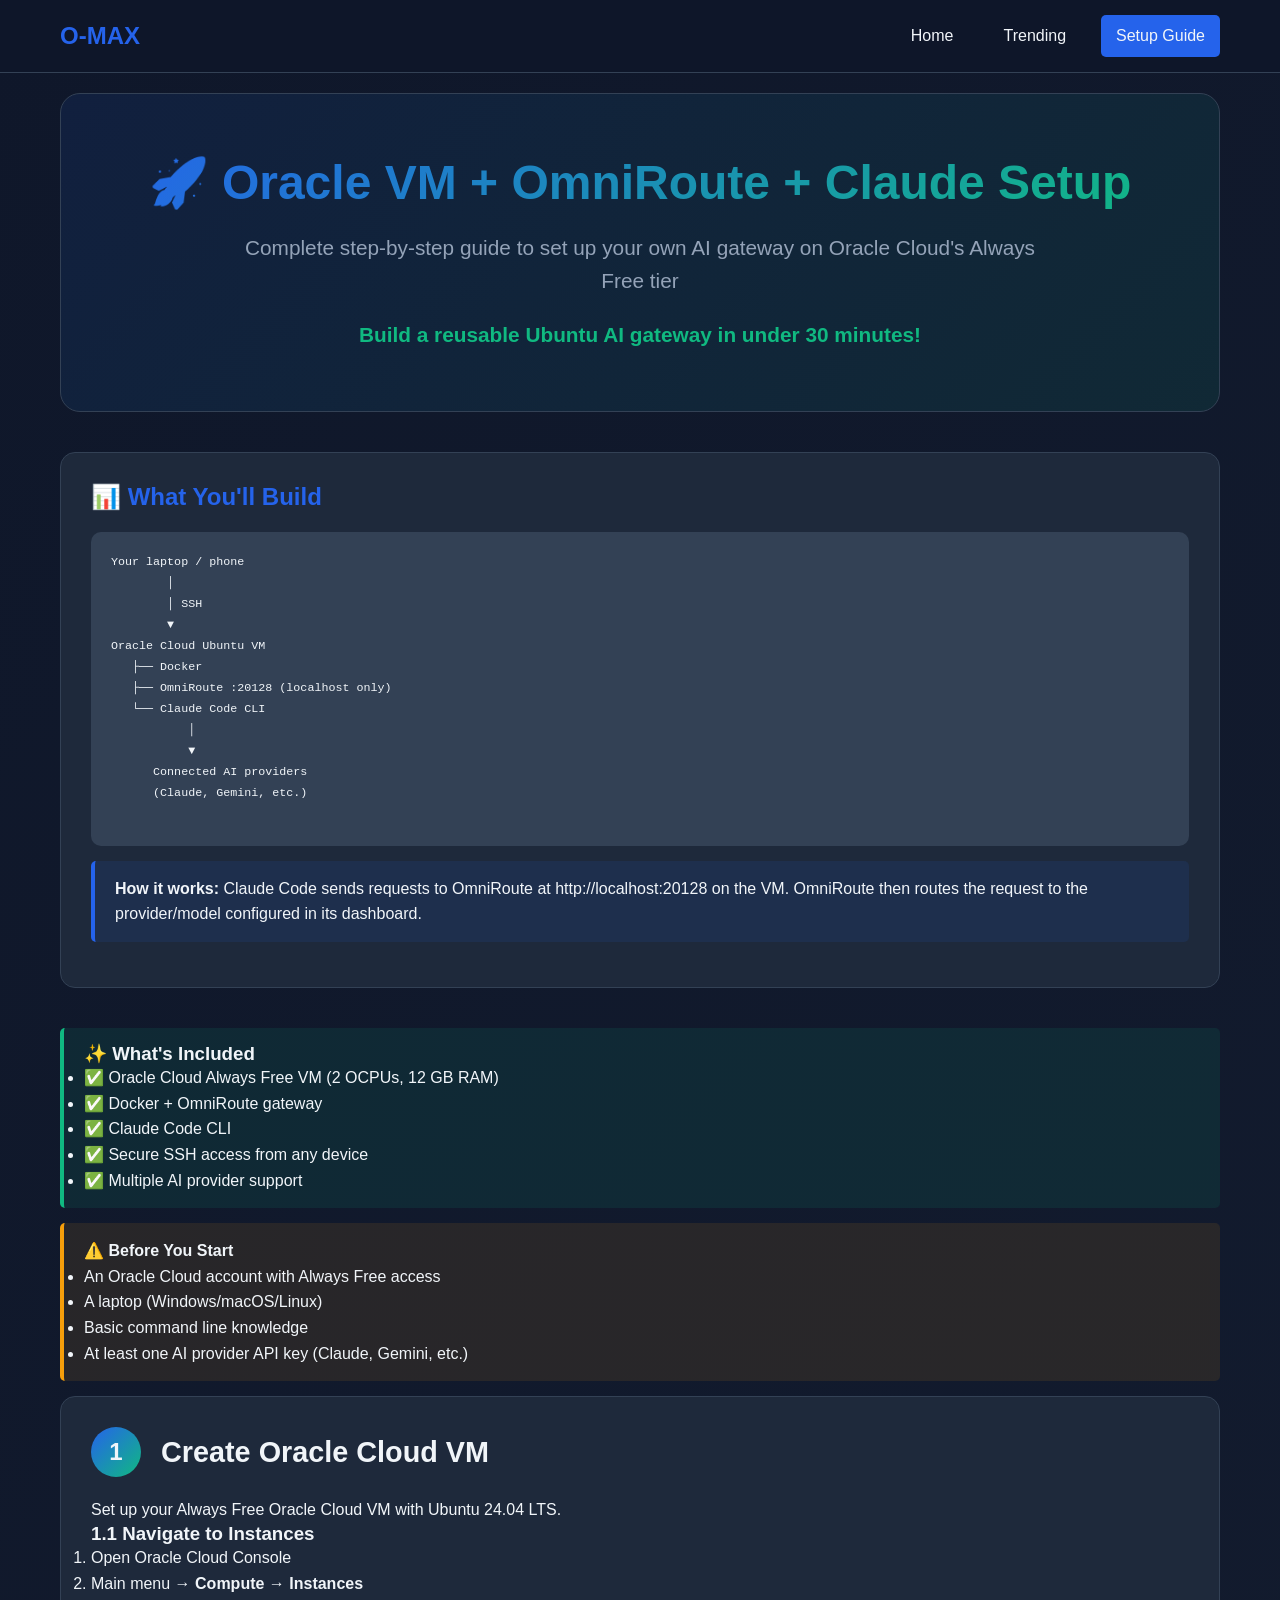
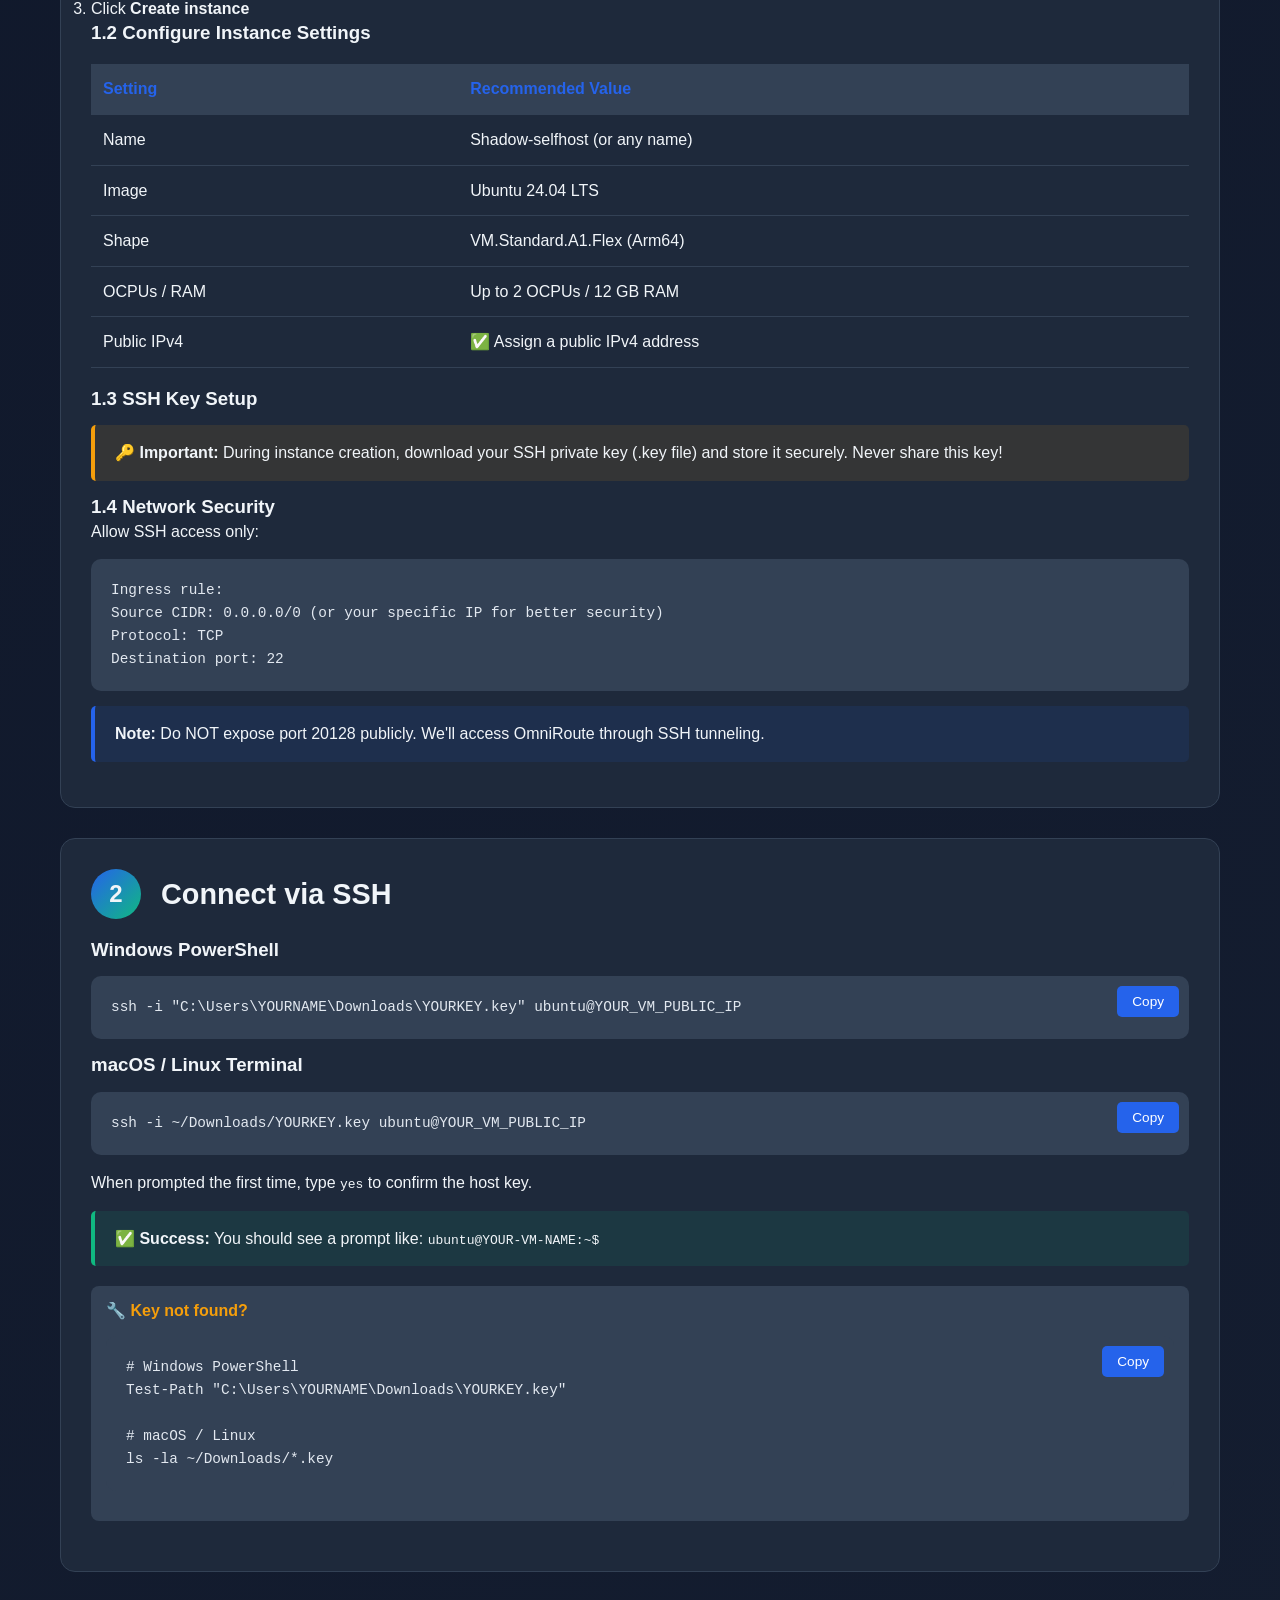
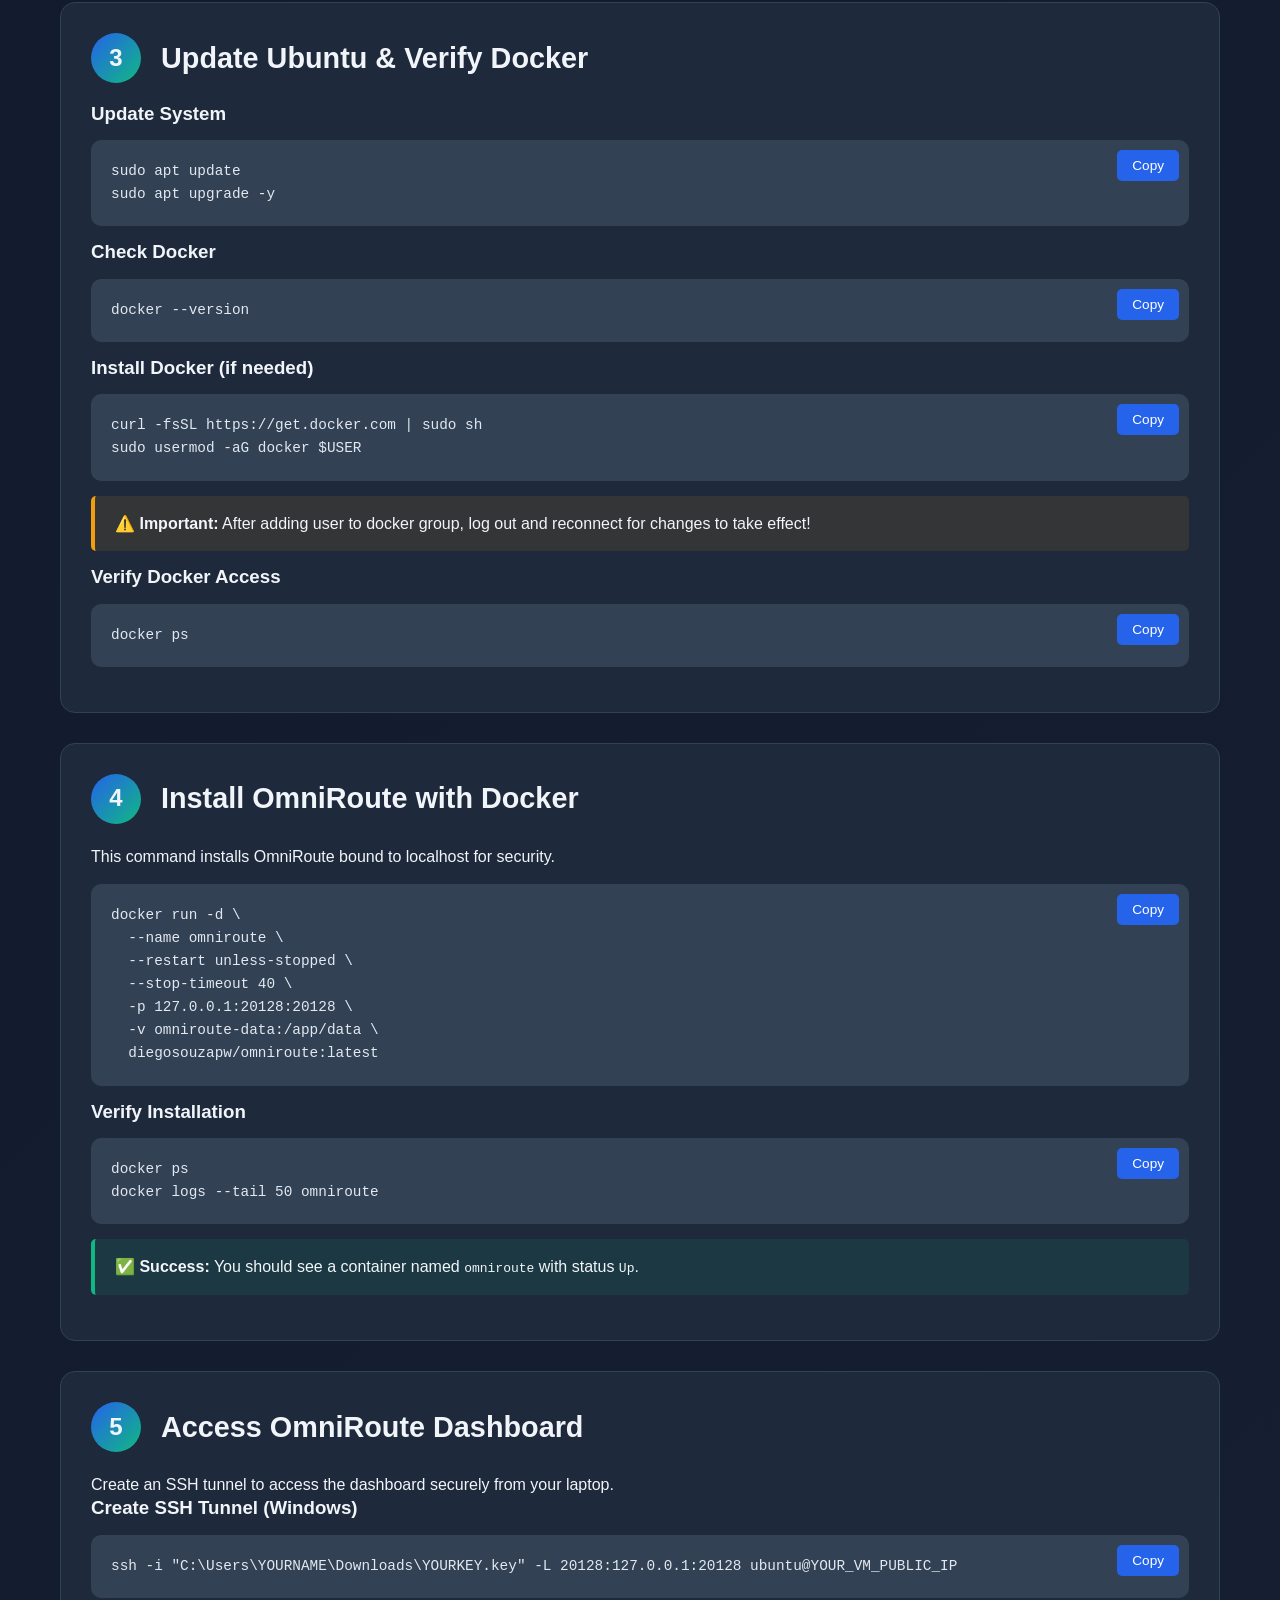
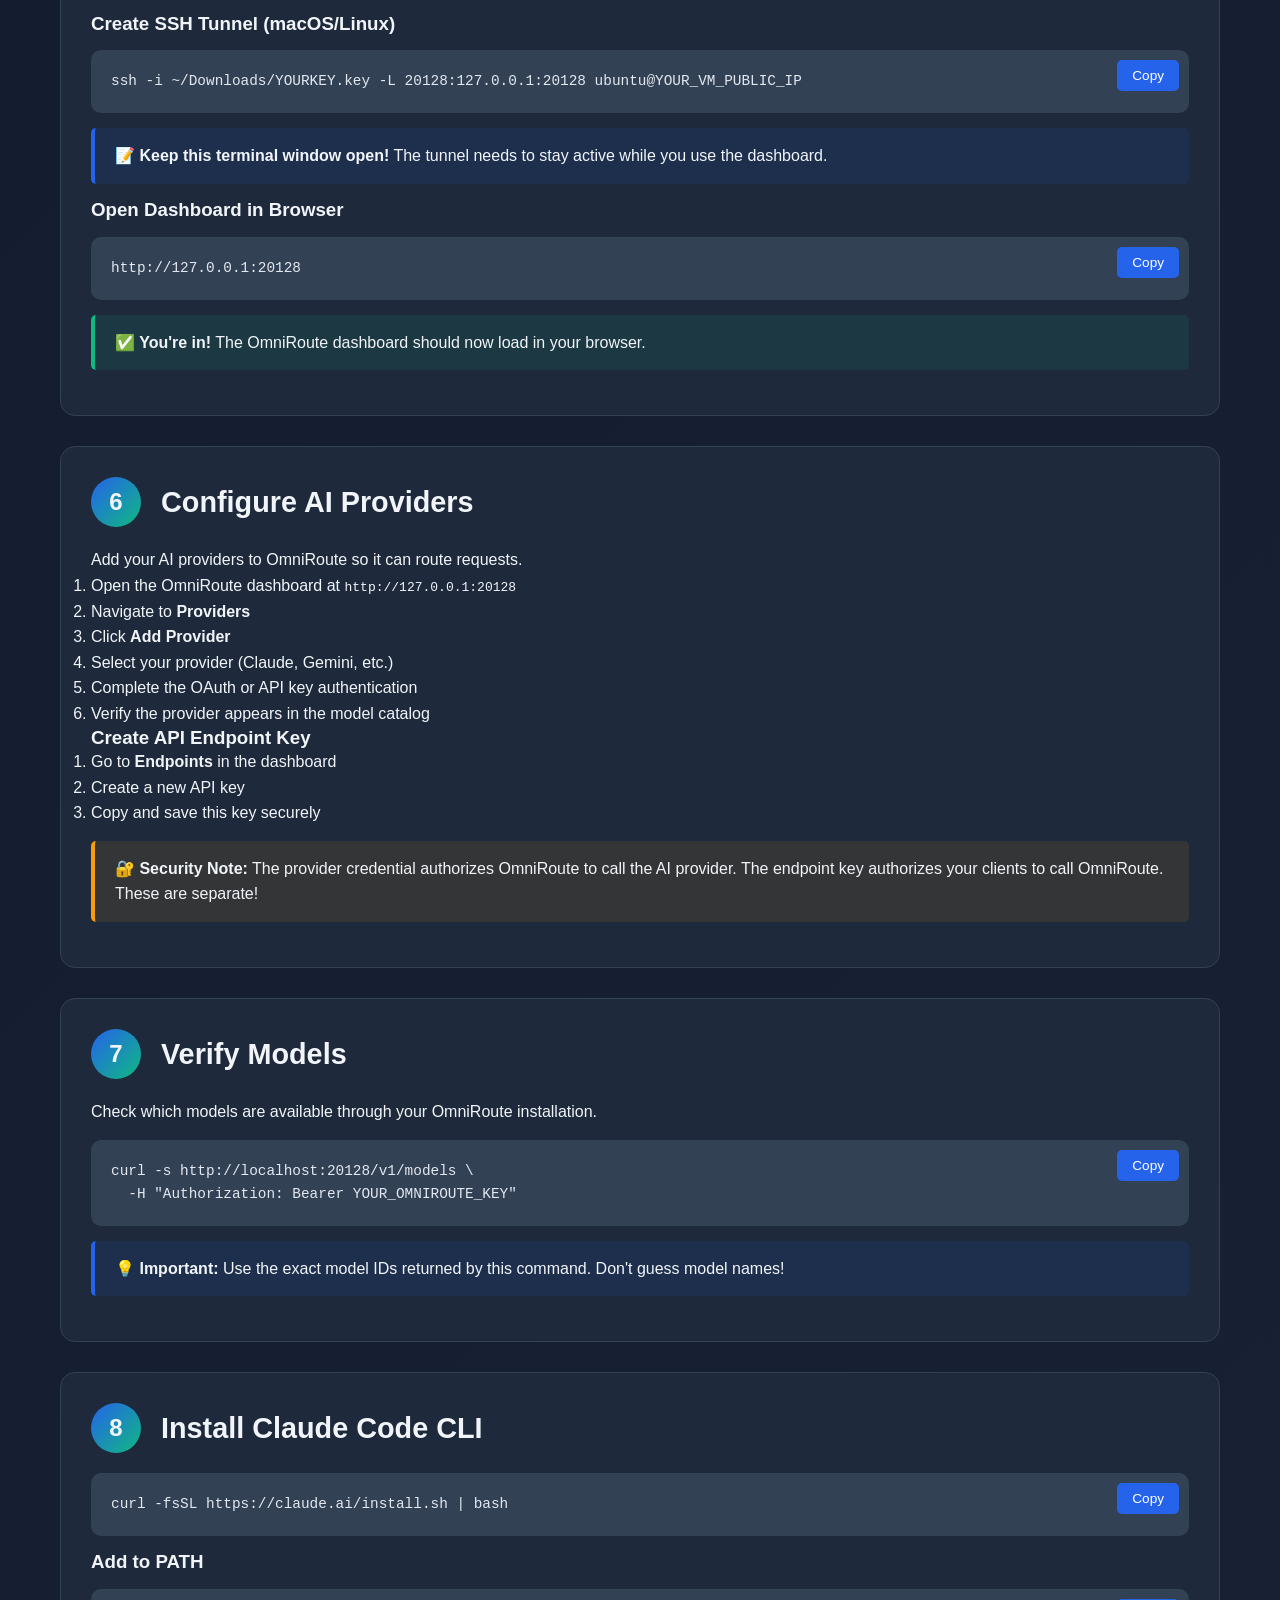
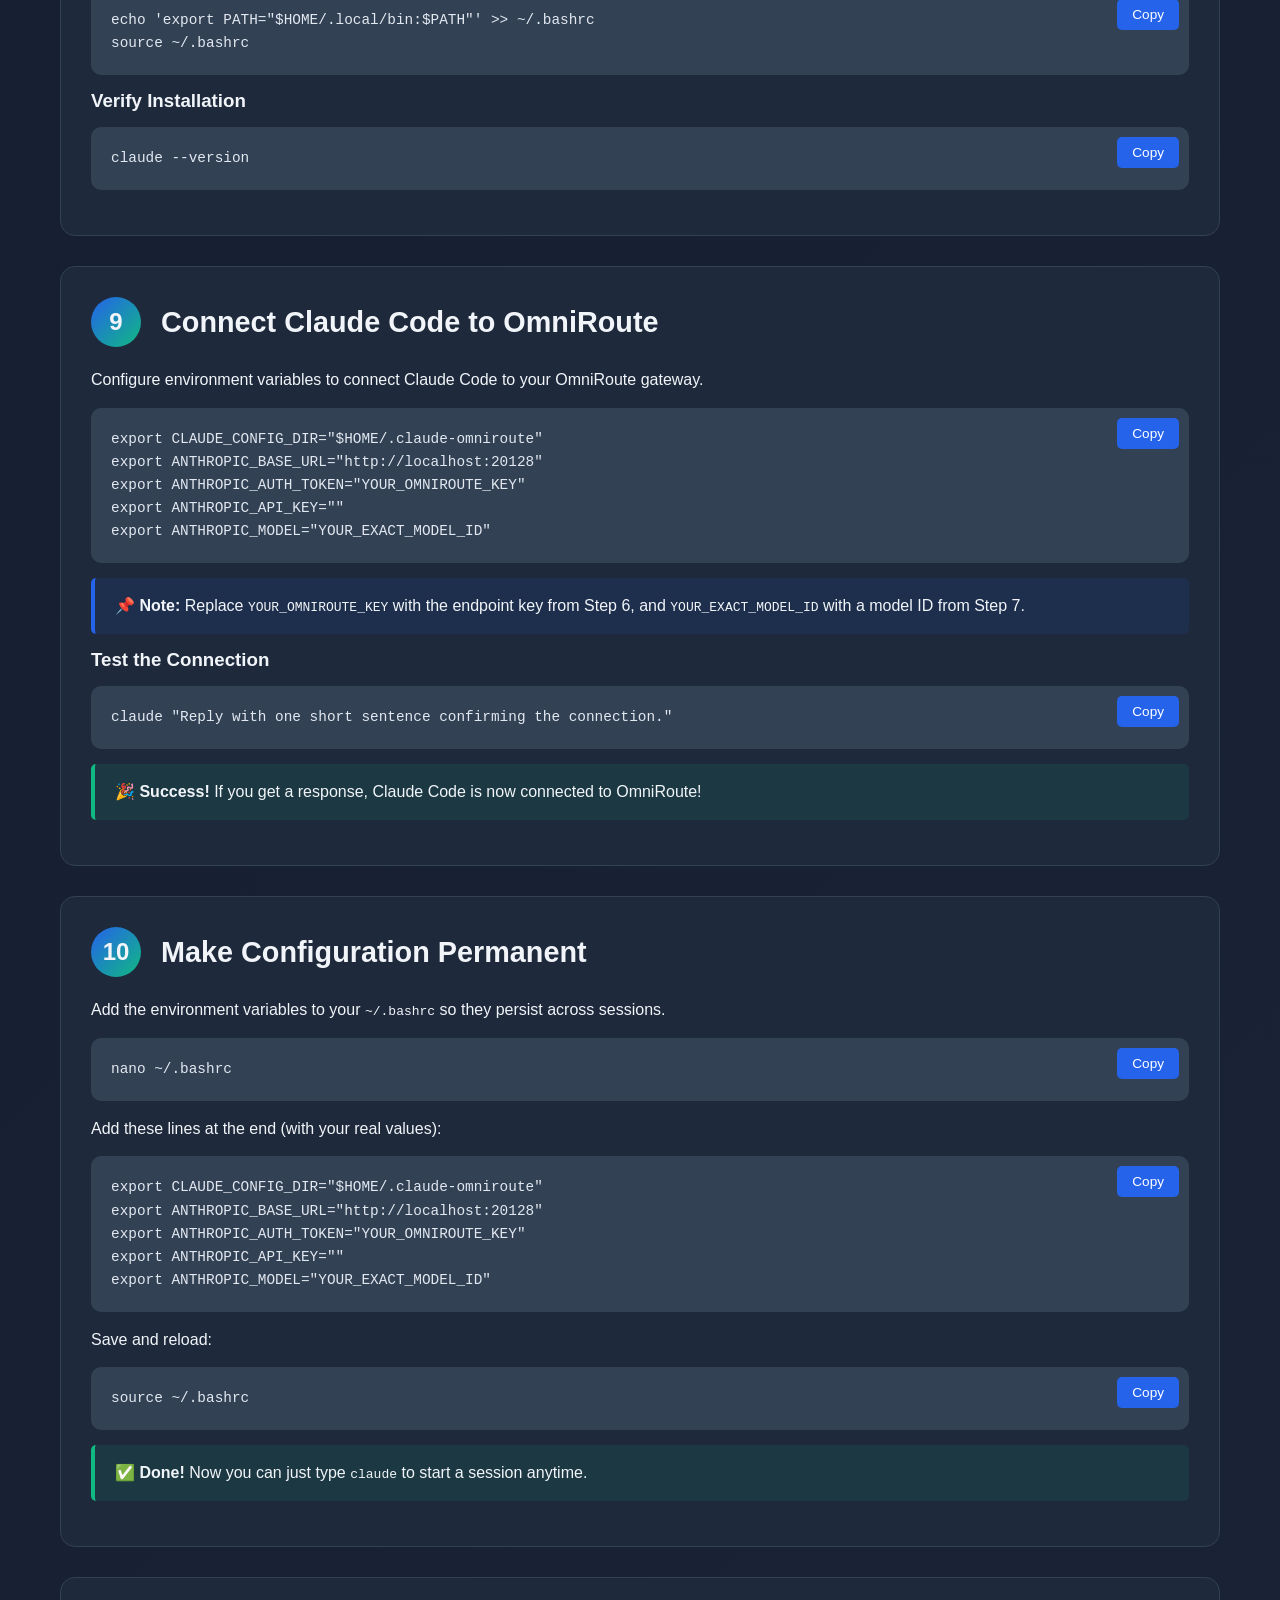
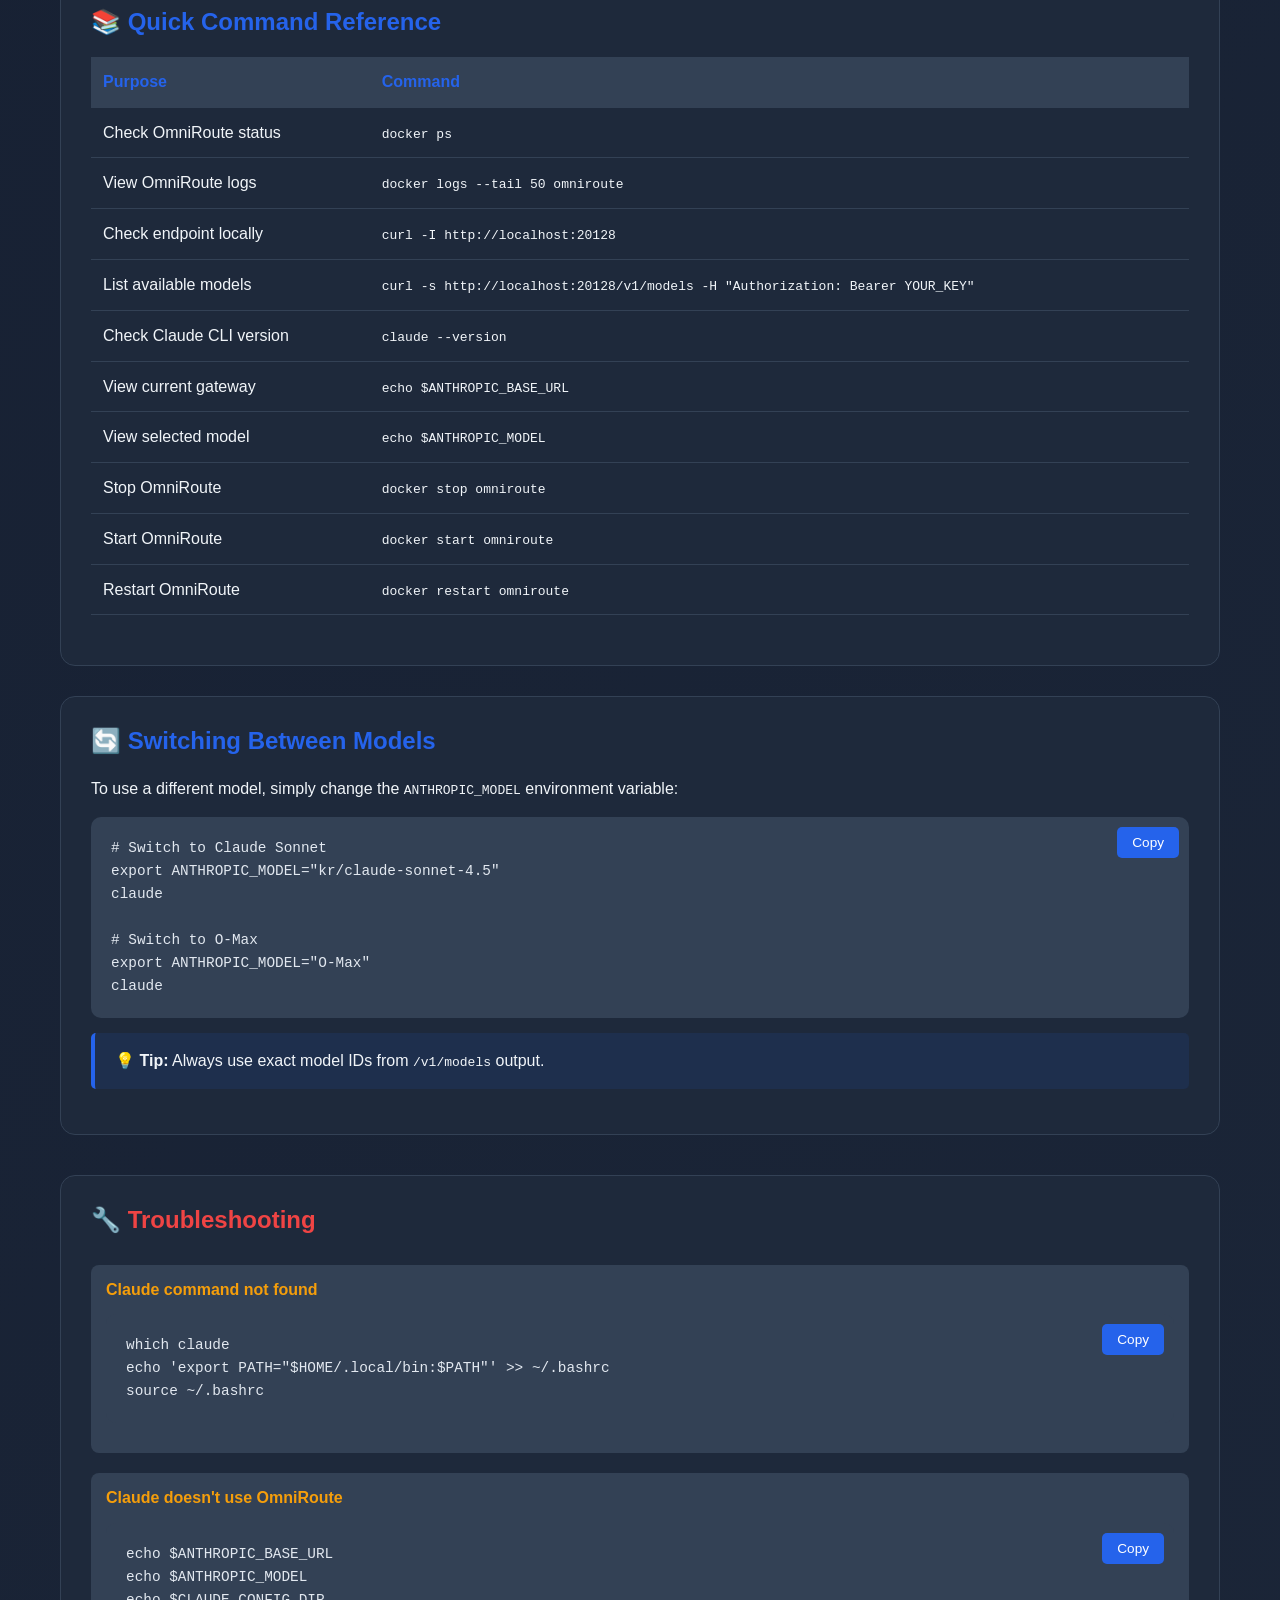
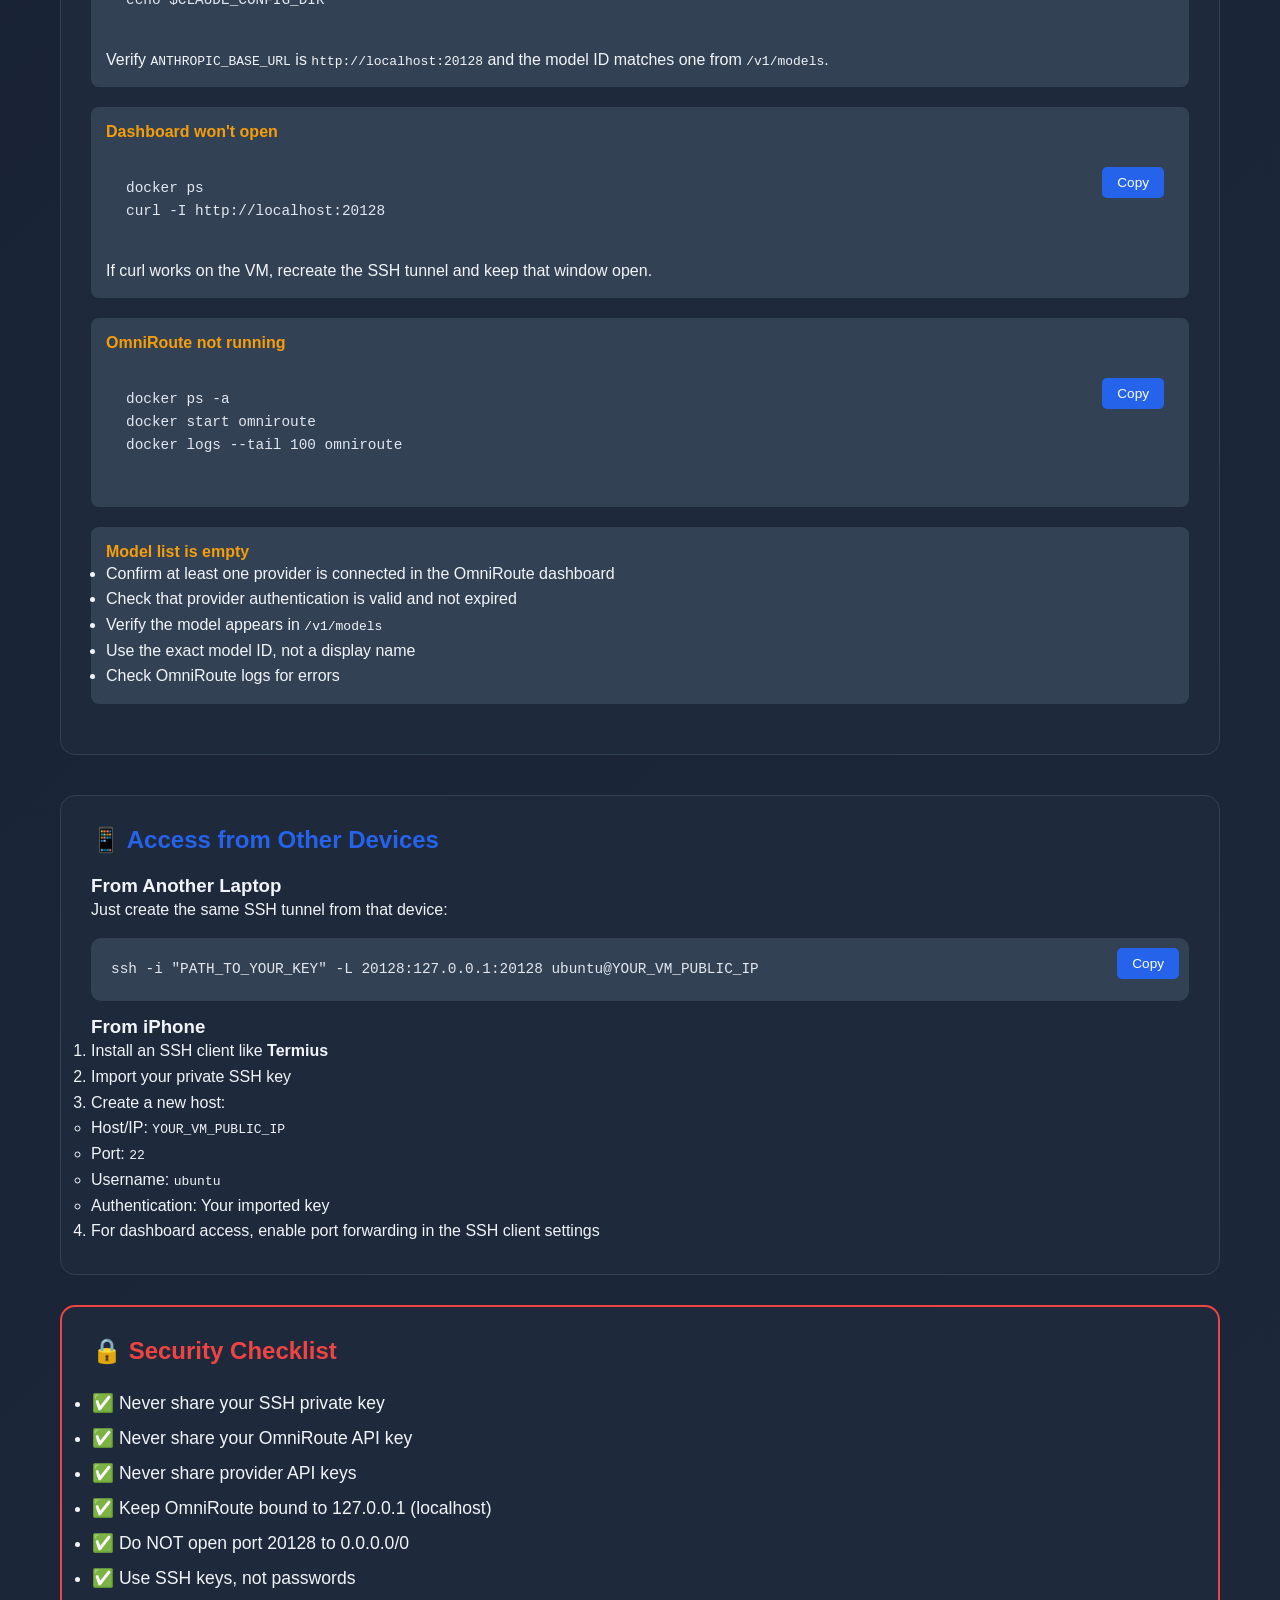
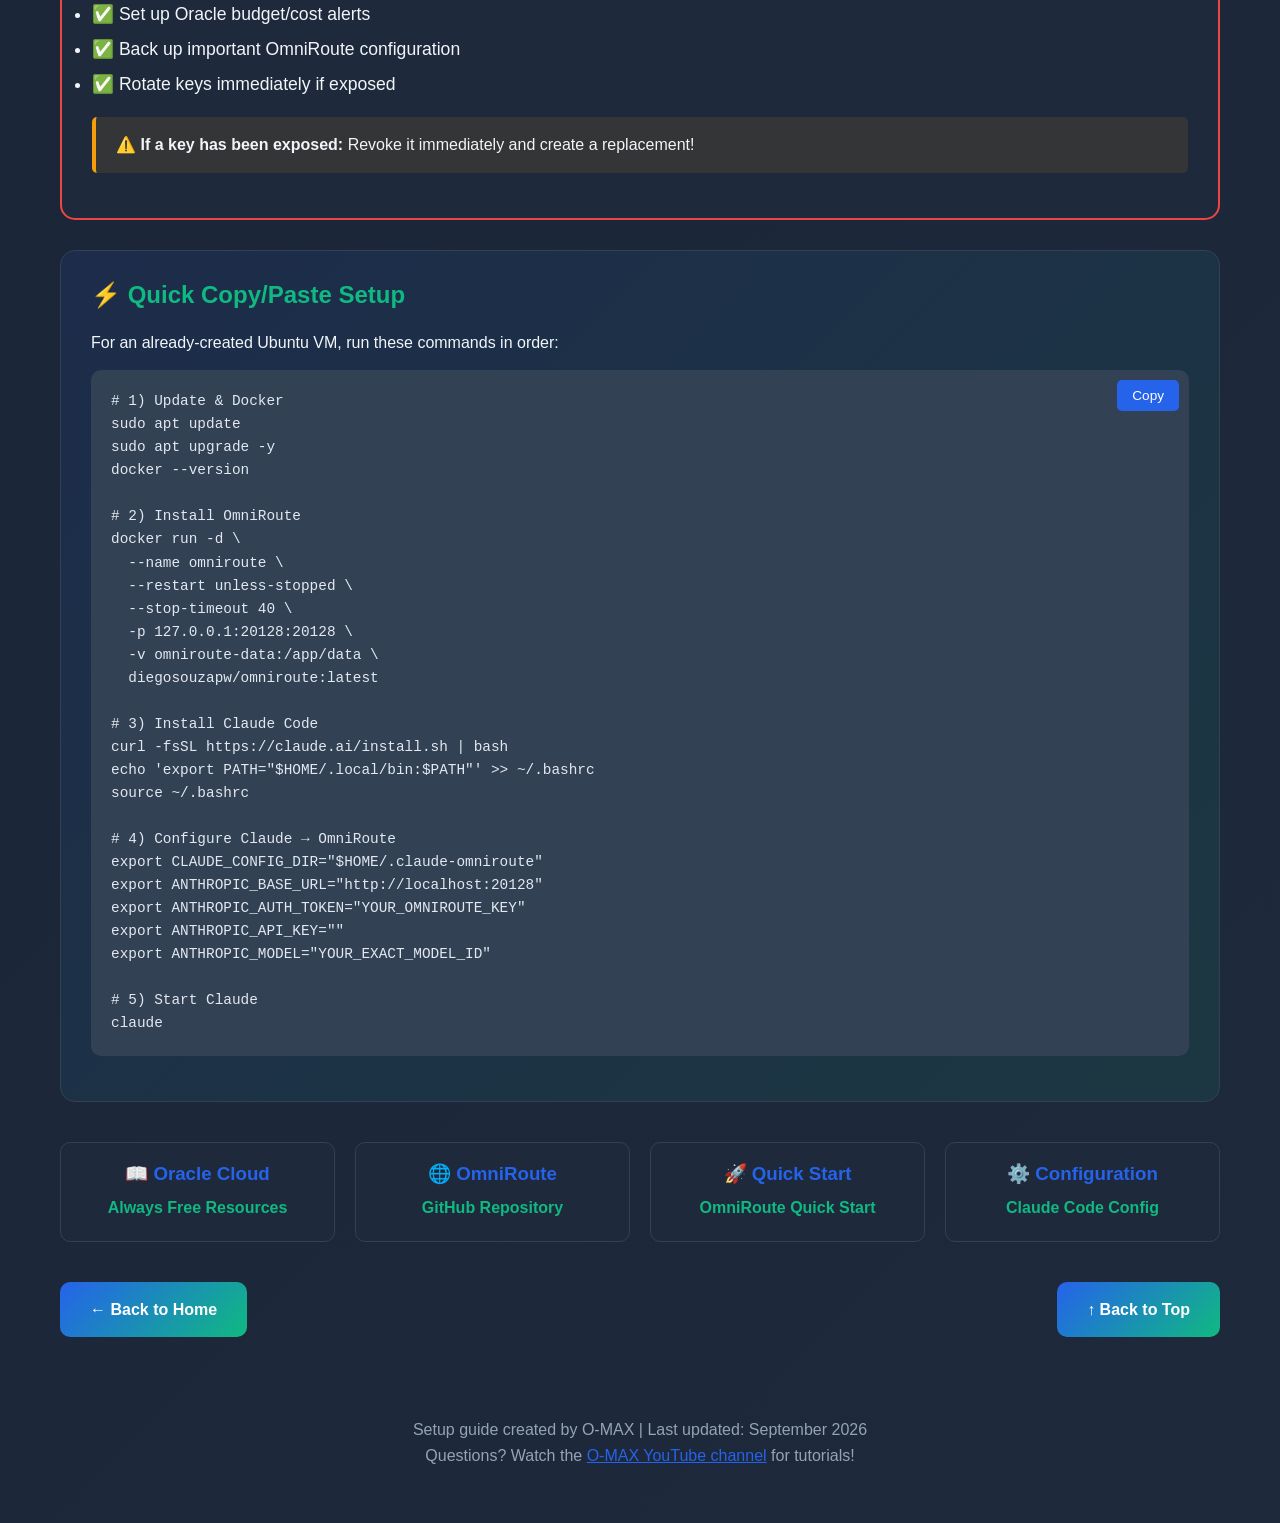
==== setup-guide.html @ 57cc40f6 "Add Oracle VM + OmniRoute + Claude Setup Guide - Created comprehensive setup-guide.html with interac" ====
<!DOCTYPE html>
<html lang="en">
<head>
    <meta charset="UTF-8">
    <meta name="viewport" content="width=device-width, initial-scale=1.0">
    <title>Oracle VM + OmniRoute + Claude Setup Guide | O-MAX</title>
    <link rel="stylesheet" href="styles.css">
    <style>
        :root {
            --primary-color: #2563eb;
            --success-color: #10b981;
            --warning-color: #f59e0b;
            --danger-color: #ef4444;
            --dark-bg: #0f172a;
            --card-bg: #1e293b;
            --text-primary: #f1f5f9;
            --text-secondary: #94a3b8;
            --code-bg: #334155;
            --border-color: #334155;
        }

        body {
            background: linear-gradient(135deg, #0f172a 0%, #1e293b 100%);
            color: var(--text-primary);
            font-family: 'Segoe UI', Tahoma, Geneva, Verdana, sans-serif;
            line-height: 1.6;
            margin: 0;
            padding: 0;
        }

        .setup-container {
            max-width: 1200px;
            margin: 0 auto;
            padding: 20px;
        }

        .hero-section {
            text-align: center;
            padding: 60px 20px;
            background: linear-gradient(135deg, rgba(37, 99, 235, 0.1) 0%, rgba(16, 185, 129, 0.1) 100%);
            border-radius: 20px;
            margin-bottom: 40px;
            border: 1px solid var(--border-color);
        }

        .hero-section h1 {
            font-size: 3em;
            margin-bottom: 20px;
            background: linear-gradient(135deg, #2563eb, #10b981);
            -webkit-background-clip: text;
            -webkit-text-fill-color: transparent;
            background-clip: text;
        }

        .hero-section p {
            font-size: 1.3em;
            color: var(--text-secondary);
            max-width: 800px;
            margin: 0 auto;
        }

        .architecture-diagram {
            background: var(--card-bg);
            border-radius: 15px;
            padding: 30px;
            margin: 40px 0;
            border: 1px solid var(--border-color);
        }

        .architecture-diagram h2 {
            color: var(--primary-color);
            margin-bottom: 20px;
        }

        .architecture-diagram pre {
            background: var(--code-bg);
            padding: 20px;
            border-radius: 10px;
            overflow-x: auto;
            font-size: 0.9em;
            line-height: 1.8;
        }

        .step-card {
            background: var(--card-bg);
            border-radius: 15px;
            padding: 30px;
            margin-bottom: 30px;
            border: 1px solid var(--border-color);
            transition: transform 0.3s ease, box-shadow 0.3s ease;
        }

        .step-card:hover {
            transform: translateY(-5px);
            box-shadow: 0 10px 30px rgba(37, 99, 235, 0.3);
        }

        .step-header {
            display: flex;
            align-items: center;
            margin-bottom: 20px;
        }

        .step-number {
            width: 50px;
            height: 50px;
            border-radius: 50%;
            background: linear-gradient(135deg, var(--primary-color), var(--success-color));
            display: flex;
            align-items: center;
            justify-content: center;
            font-size: 1.5em;
            font-weight: bold;
            margin-right: 20px;
            flex-shrink: 0;
        }

        .step-title {
            font-size: 1.8em;
            color: var(--text-primary);
            margin: 0;
        }

        .code-block {
            background: var(--code-bg);
            border-radius: 10px;
            padding: 20px;
            margin: 15px 0;
            position: relative;
            overflow-x: auto;
        }

        .code-block pre {
            margin: 0;
            color: #e2e8f0;
            font-family: 'Consolas', 'Monaco', monospace;
            font-size: 0.9em;
        }

        .copy-btn {
            position: absolute;
            top: 10px;
            right: 10px;
            background: var(--primary-color);
            color: white;
            border: none;
            padding: 8px 15px;
            border-radius: 5px;
            cursor: pointer;
            font-size: 0.85em;
            transition: background 0.3s ease;
        }

        .copy-btn:hover {
            background: #1d4ed8;
        }

        .copy-btn.copied {
            background: var(--success-color);
        }

        .info-box {
            background: rgba(37, 99, 235, 0.1);
            border-left: 4px solid var(--primary-color);
            padding: 15px 20px;
            margin: 15px 0;
            border-radius: 5px;
        }

        .warning-box {
            background: rgba(245, 158, 11, 0.1);
            border-left: 4px solid var(--warning-color);
            padding: 15px 20px;
            margin: 15px 0;
            border-radius: 5px;
        }

        .success-box {
            background: rgba(16, 185, 129, 0.1);
            border-left: 4px solid var(--success-color);
            padding: 15px 20px;
            margin: 15px 0;
            border-radius: 5px;
        }

        .settings-table {
            width: 100%;
            border-collapse: collapse;
            margin: 20px 0;
        }

        .settings-table th,
        .settings-table td {
            padding: 12px;
            text-align: left;
            border-bottom: 1px solid var(--border-color);
        }

        .settings-table th {
            background: var(--code-bg);
            color: var(--primary-color);
            font-weight: bold;
        }

        .settings-table tr:hover {
            background: rgba(37, 99, 235, 0.05);
        }

        .command-list {
            list-style: none;
            padding: 0;
        }

        .command-list li {
            background: var(--code-bg);
            padding: 15px;
            margin: 10px 0;
            border-radius: 8px;
            font-family: 'Consolas', 'Monaco', monospace;
        }

        .nav-buttons {
            display: flex;
            justify-content: space-between;
            margin: 40px 0;
            flex-wrap: wrap;
            gap: 15px;
        }

        .nav-btn {
            background: linear-gradient(135deg, var(--primary-color), var(--success-color));
            color: white;
            padding: 15px 30px;
            border: none;
            border-radius: 10px;
            cursor: pointer;
            font-size: 1em;
            font-weight: bold;
            transition: transform 0.3s ease, box-shadow 0.3s ease;
            text-decoration: none;
            display: inline-block;
        }

        .nav-btn:hover {
            transform: translateY(-3px);
            box-shadow: 0 10px 25px rgba(37, 99, 235, 0.4);
        }

        .quick-links {
            display: grid;
            grid-template-columns: repeat(auto-fit, minmax(250px, 1fr));
            gap: 20px;
            margin: 40px 0;
        }

        .quick-link-card {
            background: var(--card-bg);
            border-radius: 10px;
            padding: 20px;
            text-align: center;
            border: 1px solid var(--border-color);
            transition: transform 0.3s ease;
        }

        .quick-link-card:hover {
            transform: scale(1.05);
        }

        .quick-link-card h3 {
            color: var(--primary-color);
            margin-bottom: 10px;
        }

        .quick-link-card a {
            color: var(--success-color);
            text-decoration: none;
            font-weight: bold;
        }

        .troubleshooting-section {
            background: var(--card-bg);
            border-radius: 15px;
            padding: 30px;
            margin: 40px 0;
            border: 1px solid var(--border-color);
        }

        .troubleshooting-item {
            margin: 20px 0;
            padding: 15px;
            background: var(--code-bg);
            border-radius: 8px;
        }

        .troubleshooting-item h4 {
            color: var(--warning-color);
            margin-top: 0;
        }

        @media (max-width: 768px) {
            .hero-section h1 {
                font-size: 2em;
            }

            .step-header {
                flex-direction: column;
                text-align: center;
            }

            .step-number {
                margin-right: 0;
                margin-bottom: 15px;
            }

            .nav-buttons {
                flex-direction: column;
            }
        }
    </style>
</head>
<body>
    <nav style="background: rgba(15, 23, 42, 0.95); padding: 15px 0; position: sticky; top: 0; z-index: 1000; backdrop-filter: blur(10px); border-bottom: 1px solid var(--border-color);">
        <div style="max-width: 1200px; margin: 0 auto; display: flex; justify-content: space-between; align-items: center; padding: 0 20px;">
            <a href="index.html" style="color: var(--primary-color); text-decoration: none; font-size: 1.5em; font-weight: bold;">O-MAX</a>
            <div style="display: flex; gap: 20px;">
                <a href="index.html" style="color: var(--text-primary); text-decoration: none; padding: 8px 15px; border-radius: 5px; transition: background 0.3s;">Home</a>
                <a href="trending.html" style="color: var(--text-primary); text-decoration: none; padding: 8px 15px; border-radius: 5px; transition: background 0.3s;">Trending</a>
                <a href="setup-guide.html" style="color: var(--text-primary); text-decoration: none; padding: 8px 15px; border-radius: 5px; background: var(--primary-color);">Setup Guide</a>
            </div>
        </div>
    </nav>

    <div class="setup-container">
        <div class="hero-section">
            <h1>🚀 Oracle VM + OmniRoute + Claude Setup</h1>
            <p>Complete step-by-step guide to set up your own AI gateway on Oracle Cloud's Always Free tier</p>
            <p style="margin-top: 20px; color: var(--success-color); font-weight: bold;">Build a reusable Ubuntu AI gateway in under 30 minutes!</p>
        </div>

        <div class="architecture-diagram">
            <h2>📊 What You'll Build</h2>
            <pre>
Your laptop / phone
        │
        │ SSH
        ▼
Oracle Cloud Ubuntu VM
   ├── Docker
   ├── OmniRoute :20128 (localhost only)
   └── Claude Code CLI
           │
           ▼
      Connected AI providers
      (Claude, Gemini, etc.)
            </pre>
            <div class="info-box">
                <strong>How it works:</strong> Claude Code sends requests to OmniRoute at http://localhost:20128 on the VM. OmniRoute then routes the request to the provider/model configured in its dashboard.
            </div>
        </div>

        <div class="success-box">
            <h3>✨ What's Included</h3>
            <ul>
                <li>✅ Oracle Cloud Always Free VM (2 OCPUs, 12 GB RAM)</li>
                <li>✅ Docker + OmniRoute gateway</li>
                <li>✅ Claude Code CLI</li>
                <li>✅ Secure SSH access from any device</li>
                <li>✅ Multiple AI provider support</li>
            </ul>
        </div>

        <div class="warning-box">
            <strong>⚠️ Before You Start</strong>
            <ul>
                <li>An Oracle Cloud account with Always Free access</li>
                <li>A laptop (Windows/macOS/Linux)</li>
                <li>Basic command line knowledge</li>
                <li>At least one AI provider API key (Claude, Gemini, etc.)</li>
            </ul>
        </div>

        <!-- Step 1 -->
        <div class="step-card">
            <div class="step-header">
                <div class="step-number">1</div>
                <h2 class="step-title">Create Oracle Cloud VM</h2>
            </div>
            <p>Set up your Always Free Oracle Cloud VM with Ubuntu 24.04 LTS.</p>

            <h3>1.1 Navigate to Instances</h3>
            <ol>
                <li>Open Oracle Cloud Console</li>
                <li>Main menu → <strong>Compute</strong> → <strong>Instances</strong></li>
                <li>Click <strong>Create instance</strong></li>
            </ol>

            <h3>1.2 Configure Instance Settings</h3>
            <table class="settings-table">
                <tr>
                    <th>Setting</th>
                    <th>Recommended Value</th>
                </tr>
                <tr>
                    <td>Name</td>
                    <td>Shadow-selfhost (or any name)</td>
                </tr>
                <tr>
                    <td>Image</td>
                    <td>Ubuntu 24.04 LTS</td>
                </tr>
                <tr>
                    <td>Shape</td>
                    <td>VM.Standard.A1.Flex (Arm64)</td>
                </tr>
                <tr>
                    <td>OCPUs / RAM</td>
                    <td>Up to 2 OCPUs / 12 GB RAM</td>
                </tr>
                <tr>
                    <td>Public IPv4</td>
                    <td>✅ Assign a public IPv4 address</td>
                </tr>
            </table>

            <h3>1.3 SSH Key Setup</h3>
            <div class="warning-box">
                <strong>🔑 Important:</strong> During instance creation, download your SSH private key (.key file) and store it securely. Never share this key!
            </div>

            <h3>1.4 Network Security</h3>
            <p>Allow SSH access only:</p>
            <div class="code-block">
                <pre>Ingress rule:
Source CIDR: 0.0.0.0/0 (or your specific IP for better security)
Protocol: TCP
Destination port: 22</pre>
            </div>
            <div class="info-box">
                <strong>Note:</strong> Do NOT expose port 20128 publicly. We'll access OmniRoute through SSH tunneling.
            </div>
        </div>

        <!-- Step 2 -->
        <div class="step-card">
            <div class="step-header">
                <div class="step-number">2</div>
                <h2 class="step-title">Connect via SSH</h2>
            </div>

            <h3>Windows PowerShell</h3>
            <div class="code-block">
                <button class="copy-btn" onclick="copyCode(this)">Copy</button>
                <pre>ssh -i "C:\Users\YOURNAME\Downloads\YOURKEY.key" ubuntu@YOUR_VM_PUBLIC_IP</pre>
            </div>

            <h3>macOS / Linux Terminal</h3>
            <div class="code-block">
                <button class="copy-btn" onclick="copyCode(this)">Copy</button>
                <pre>ssh -i ~/Downloads/YOURKEY.key ubuntu@YOUR_VM_PUBLIC_IP</pre>
            </div>

            <p>When prompted the first time, type <code>yes</code> to confirm the host key.</p>

            <div class="success-box">
                <strong>✅ Success:</strong> You should see a prompt like: <code>ubuntu@YOUR-VM-NAME:~$</code>
            </div>

            <div class="troubleshooting-item">
                <h4>🔧 Key not found?</h4>
                <div class="code-block">
                    <button class="copy-btn" onclick="copyCode(this)">Copy</button>
                    <pre># Windows PowerShell
Test-Path "C:\Users\YOURNAME\Downloads\YOURKEY.key"

# macOS / Linux
ls -la ~/Downloads/*.key</pre>
                </div>
            </div>
        </div>

        <!-- Step 3 -->
        <div class="step-card">
            <div class="step-header">
                <div class="step-number">3</div>
                <h2 class="step-title">Update Ubuntu & Verify Docker</h2>
            </div>

            <h3>Update System</h3>
            <div class="code-block">
                <button class="copy-btn" onclick="copyCode(this)">Copy</button>
                <pre>sudo apt update
sudo apt upgrade -y</pre>
            </div>

            <h3>Check Docker</h3>
            <div class="code-block">
                <button class="copy-btn" onclick="copyCode(this)">Copy</button>
                <pre>docker --version</pre>
            </div>

            <h3>Install Docker (if needed)</h3>
            <div class="code-block">
                <button class="copy-btn" onclick="copyCode(this)">Copy</button>
                <pre>curl -fsSL https://get.docker.com | sudo sh
sudo usermod -aG docker $USER</pre>
            </div>

            <div class="warning-box">
                <strong>⚠️ Important:</strong> After adding user to docker group, log out and reconnect for changes to take effect!
            </div>

            <h3>Verify Docker Access</h3>
            <div class="code-block">
                <button class="copy-btn" onclick="copyCode(this)">Copy</button>
                <pre>docker ps</pre>
            </div>
        </div>

        <!-- Step 4 -->
        <div class="step-card">
            <div class="step-header">
                <div class="step-number">4</div>
                <h2 class="step-title">Install OmniRoute with Docker</h2>
            </div>

            <p>This command installs OmniRoute bound to localhost for security.</p>

            <div class="code-block">
                <button class="copy-btn" onclick="copyCode(this)">Copy</button>
                <pre>docker run -d \
  --name omniroute \
  --restart unless-stopped \
  --stop-timeout 40 \
  -p 127.0.0.1:20128:20128 \
  -v omniroute-data:/app/data \
  diegosouzapw/omniroute:latest</pre>
            </div>

            <h3>Verify Installation</h3>
            <div class="code-block">
                <button class="copy-btn" onclick="copyCode(this)">Copy</button>
                <pre>docker ps
docker logs --tail 50 omniroute</pre>
            </div>

            <div class="success-box">
                <strong>✅ Success:</strong> You should see a container named <code>omniroute</code> with status <code>Up</code>.
            </div>
        </div>

        <!-- Step 5 -->
        <div class="step-card">
            <div class="step-header">
                <div class="step-number">5</div>
                <h2 class="step-title">Access OmniRoute Dashboard</h2>
            </div>

            <p>Create an SSH tunnel to access the dashboard securely from your laptop.</p>

            <h3>Create SSH Tunnel (Windows)</h3>
            <div class="code-block">
                <button class="copy-btn" onclick="copyCode(this)">Copy</button>
                <pre>ssh -i "C:\Users\YOURNAME\Downloads\YOURKEY.key" -L 20128:127.0.0.1:20128 ubuntu@YOUR_VM_PUBLIC_IP</pre>
            </div>

            <h3>Create SSH Tunnel (macOS/Linux)</h3>
            <div class="code-block">
                <button class="copy-btn" onclick="copyCode(this)">Copy</button>
                <pre>ssh -i ~/Downloads/YOURKEY.key -L 20128:127.0.0.1:20128 ubuntu@YOUR_VM_PUBLIC_IP</pre>
            </div>

            <div class="info-box">
                <strong>📝 Keep this terminal window open!</strong> The tunnel needs to stay active while you use the dashboard.
            </div>

            <h3>Open Dashboard in Browser</h3>
            <div class="code-block">
                <button class="copy-btn" onclick="copyCode(this)">Copy</button>
                <pre>http://127.0.0.1:20128</pre>
            </div>

            <div class="success-box">
                <strong>✅ You're in!</strong> The OmniRoute dashboard should now load in your browser.
            </div>
        </div>

        <!-- Step 6 -->
        <div class="step-card">
            <div class="step-header">
                <div class="step-number">6</div>
                <h2 class="step-title">Configure AI Providers</h2>
            </div>

            <p>Add your AI providers to OmniRoute so it can route requests.</p>

            <ol>
                <li>Open the OmniRoute dashboard at <code>http://127.0.0.1:20128</code></li>
                <li>Navigate to <strong>Providers</strong></li>
                <li>Click <strong>Add Provider</strong></li>
                <li>Select your provider (Claude, Gemini, etc.)</li>
                <li>Complete the OAuth or API key authentication</li>
                <li>Verify the provider appears in the model catalog</li>
            </ol>

            <h3>Create API Endpoint Key</h3>
            <ol>
                <li>Go to <strong>Endpoints</strong> in the dashboard</li>
                <li>Create a new API key</li>
                <li>Copy and save this key securely</li>
            </ol>

            <div class="warning-box">
                <strong>🔐 Security Note:</strong> The provider credential authorizes OmniRoute to call the AI provider. The endpoint key authorizes your clients to call OmniRoute. These are separate!
            </div>
        </div>

        <!-- Step 7 -->
        <div class="step-card">
            <div class="step-header">
                <div class="step-number">7</div>
                <h2 class="step-title">Verify Models</h2>
            </div>

            <p>Check which models are available through your OmniRoute installation.</p>

            <div class="code-block">
                <button class="copy-btn" onclick="copyCode(this)">Copy</button>
                <pre>curl -s http://localhost:20128/v1/models \
  -H "Authorization: Bearer YOUR_OMNIROUTE_KEY"</pre>
            </div>

            <div class="info-box">
                <strong>💡 Important:</strong> Use the exact model IDs returned by this command. Don't guess model names!
            </div>
        </div>

        <!-- Step 8 -->
        <div class="step-card">
            <div class="step-header">
                <div class="step-number">8</div>
                <h2 class="step-title">Install Claude Code CLI</h2>
            </div>

            <div class="code-block">
                <button class="copy-btn" onclick="copyCode(this)">Copy</button>
                <pre>curl -fsSL https://claude.ai/install.sh | bash</pre>
            </div>

            <h3>Add to PATH</h3>
            <div class="code-block">
                <button class="copy-btn" onclick="copyCode(this)">Copy</button>
                <pre>echo 'export PATH="$HOME/.local/bin:$PATH"' >> ~/.bashrc
source ~/.bashrc</pre>
            </div>

            <h3>Verify Installation</h3>
            <div class="code-block">
                <button class="copy-btn" onclick="copyCode(this)">Copy</button>
                <pre>claude --version</pre>
            </div>
        </div>

        <!-- Step 9 -->
        <div class="step-card">
            <div class="step-header">
                <div class="step-number">9</div>
                <h2 class="step-title">Connect Claude Code to OmniRoute</h2>
            </div>

            <p>Configure environment variables to connect Claude Code to your OmniRoute gateway.</p>

            <div class="code-block">
                <button class="copy-btn" onclick="copyCode(this)">Copy</button>
                <pre>export CLAUDE_CONFIG_DIR="$HOME/.claude-omniroute"
export ANTHROPIC_BASE_URL="http://localhost:20128"
export ANTHROPIC_AUTH_TOKEN="YOUR_OMNIROUTE_KEY"
export ANTHROPIC_API_KEY=""
export ANTHROPIC_MODEL="YOUR_EXACT_MODEL_ID"</pre>
            </div>

            <div class="info-box">
                <strong>📌 Note:</strong> Replace <code>YOUR_OMNIROUTE_KEY</code> with the endpoint key from Step 6, and <code>YOUR_EXACT_MODEL_ID</code> with a model ID from Step 7.
            </div>

            <h3>Test the Connection</h3>
            <div class="code-block">
                <button class="copy-btn" onclick="copyCode(this)">Copy</button>
                <pre>claude "Reply with one short sentence confirming the connection."</pre>
            </div>

            <div class="success-box">
                <strong>🎉 Success!</strong> If you get a response, Claude Code is now connected to OmniRoute!
            </div>
        </div>

        <!-- Step 10 -->
        <div class="step-card">
            <div class="step-header">
                <div class="step-number">10</div>
                <h2 class="step-title">Make Configuration Permanent</h2>
            </div>

            <p>Add the environment variables to your <code>~/.bashrc</code> so they persist across sessions.</p>

            <div class="code-block">
                <button class="copy-btn" onclick="copyCode(this)">Copy</button>
                <pre>nano ~/.bashrc</pre>
            </div>

            <p>Add these lines at the end (with your real values):</p>

            <div class="code-block">
                <button class="copy-btn" onclick="copyCode(this)">Copy</button>
                <pre>export CLAUDE_CONFIG_DIR="$HOME/.claude-omniroute"
export ANTHROPIC_BASE_URL="http://localhost:20128"
export ANTHROPIC_AUTH_TOKEN="YOUR_OMNIROUTE_KEY"
export ANTHROPIC_API_KEY=""
export ANTHROPIC_MODEL="YOUR_EXACT_MODEL_ID"</pre>
            </div>

            <p>Save and reload:</p>
            <div class="code-block">
                <button class="copy-btn" onclick="copyCode(this)">Copy</button>
                <pre>source ~/.bashrc</pre>
            </div>

            <div class="success-box">
                <strong>✅ Done!</strong> Now you can just type <code>claude</code> to start a session anytime.
            </div>
        </div>

        <!-- Quick Reference -->
        <div class="step-card">
            <h2 style="color: var(--primary-color); margin-bottom: 20px;">📚 Quick Command Reference</h2>

            <table class="settings-table">
                <tr>
                    <th>Purpose</th>
                    <th>Command</th>
                </tr>
                <tr>
                    <td>Check OmniRoute status</td>
                    <td><code>docker ps</code></td>
                </tr>
                <tr>
                    <td>View OmniRoute logs</td>
                    <td><code>docker logs --tail 50 omniroute</code></td>
                </tr>
                <tr>
                    <td>Check endpoint locally</td>
                    <td><code>curl -I http://localhost:20128</code></td>
                </tr>
                <tr>
                    <td>List available models</td>
                    <td><code>curl -s http://localhost:20128/v1/models -H "Authorization: Bearer YOUR_KEY"</code></td>
                </tr>
                <tr>
                    <td>Check Claude CLI version</td>
                    <td><code>claude --version</code></td>
                </tr>
                <tr>
                    <td>View current gateway</td>
                    <td><code>echo $ANTHROPIC_BASE_URL</code></td>
                </tr>
                <tr>
                    <td>View selected model</td>
                    <td><code>echo $ANTHROPIC_MODEL</code></td>
                </tr>
                <tr>
                    <td>Stop OmniRoute</td>
                    <td><code>docker stop omniroute</code></td>
                </tr>
                <tr>
                    <td>Start OmniRoute</td>
                    <td><code>docker start omniroute</code></td>
                </tr>
                <tr>
                    <td>Restart OmniRoute</td>
                    <td><code>docker restart omniroute</code></td>
                </tr>
            </table>
        </div>

        <!-- Switching Models -->
        <div class="step-card">
            <h2 style="color: var(--primary-color); margin-bottom: 20px;">🔄 Switching Between Models</h2>

            <p>To use a different model, simply change the <code>ANTHROPIC_MODEL</code> environment variable:</p>

            <div class="code-block">
                <button class="copy-btn" onclick="copyCode(this)">Copy</button>
                <pre># Switch to Claude Sonnet
export ANTHROPIC_MODEL="kr/claude-sonnet-4.5"
claude

# Switch to O-Max
export ANTHROPIC_MODEL="O-Max"
claude</pre>
            </div>

            <div class="info-box">
                <strong>💡 Tip:</strong> Always use exact model IDs from <code>/v1/models</code> output.
            </div>
        </div>

        <!-- Troubleshooting -->
        <div class="troubleshooting-section">
            <h2 style="color: var(--danger-color); margin-bottom: 30px;">🔧 Troubleshooting</h2>

            <div class="troubleshooting-item">
                <h4>Claude command not found</h4>
                <div class="code-block">
                    <button class="copy-btn" onclick="copyCode(this)">Copy</button>
                    <pre>which claude
echo 'export PATH="$HOME/.local/bin:$PATH"' >> ~/.bashrc
source ~/.bashrc</pre>
                </div>
            </div>

            <div class="troubleshooting-item">
                <h4>Claude doesn't use OmniRoute</h4>
                <div class="code-block">
                    <button class="copy-btn" onclick="copyCode(this)">Copy</button>
                    <pre>echo $ANTHROPIC_BASE_URL
echo $ANTHROPIC_MODEL
echo $CLAUDE_CONFIG_DIR</pre>
                </div>
                <p>Verify <code>ANTHROPIC_BASE_URL</code> is <code>http://localhost:20128</code> and the model ID matches one from <code>/v1/models</code>.</p>
            </div>

            <div class="troubleshooting-item">
                <h4>Dashboard won't open</h4>
                <div class="code-block">
                    <button class="copy-btn" onclick="copyCode(this)">Copy</button>
                    <pre>docker ps
curl -I http://localhost:20128</pre>
                </div>
                <p>If curl works on the VM, recreate the SSH tunnel and keep that window open.</p>
            </div>

            <div class="troubleshooting-item">
                <h4>OmniRoute not running</h4>
                <div class="code-block">
                    <button class="copy-btn" onclick="copyCode(this)">Copy</button>
                    <pre>docker ps -a
docker start omniroute
docker logs --tail 100 omniroute</pre>
                </div>
            </div>

            <div class="troubleshooting-item">
                <h4>Model list is empty</h4>
                <ul>
                    <li>Confirm at least one provider is connected in the OmniRoute dashboard</li>
                    <li>Check that provider authentication is valid and not expired</li>
                    <li>Verify the model appears in <code>/v1/models</code></li>
                    <li>Use the exact model ID, not a display name</li>
                    <li>Check OmniRoute logs for errors</li>
                </ul>
            </div>
        </div>

        <!-- Access from Other Devices -->
        <div class="step-card">
            <h2 style="color: var(--primary-color); margin-bottom: 20px;">📱 Access from Other Devices</h2>

            <h3>From Another Laptop</h3>
            <p>Just create the same SSH tunnel from that device:</p>
            <div class="code-block">
                <button class="copy-btn" onclick="copyCode(this)">Copy</button>
                <pre>ssh -i "PATH_TO_YOUR_KEY" -L 20128:127.0.0.1:20128 ubuntu@YOUR_VM_PUBLIC_IP</pre>
            </div>

            <h3>From iPhone</h3>
            <ol>
                <li>Install an SSH client like <strong>Termius</strong></li>
                <li>Import your private SSH key</li>
                <li>Create a new host:
                    <ul>
                        <li>Host/IP: <code>YOUR_VM_PUBLIC_IP</code></li>
                        <li>Port: <code>22</code></li>
                        <li>Username: <code>ubuntu</code></li>
                        <li>Authentication: Your imported key</li>
                    </ul>
                </li>
                <li>For dashboard access, enable port forwarding in the SSH client settings</li>
            </ol>
        </div>

        <!-- Security Checklist -->
        <div class="step-card" style="border: 2px solid var(--danger-color);">
            <h2 style="color: var(--danger-color); margin-bottom: 20px;">🔒 Security Checklist</h2>

            <ul style="font-size: 1.1em; line-height: 2;">
                <li>✅ Never share your SSH private key</li>
                <li>✅ Never share your OmniRoute API key</li>
                <li>✅ Never share provider API keys</li>
                <li>✅ Keep OmniRoute bound to 127.0.0.1 (localhost)</li>
                <li>✅ Do NOT open port 20128 to 0.0.0.0/0</li>
                <li>✅ Use SSH keys, not passwords</li>
                <li>✅ Set up Oracle budget/cost alerts</li>
                <li>✅ Back up important OmniRoute configuration</li>
                <li>✅ Rotate keys immediately if exposed</li>
            </ul>

            <div class="warning-box">
                <strong>⚠️ If a key has been exposed:</strong> Revoke it immediately and create a replacement!
            </div>
        </div>

        <!-- Quick Setup Recipe -->
        <div class="step-card" style="background: linear-gradient(135deg, rgba(37, 99, 235, 0.1), rgba(16, 185, 129, 0.1));">
            <h2 style="color: var(--success-color); margin-bottom: 20px;">⚡ Quick Copy/Paste Setup</h2>
            <p>For an already-created Ubuntu VM, run these commands in order:</p>

            <div class="code-block">
                <button class="copy-btn" onclick="copyCode(this)">Copy</button>
                <pre># 1) Update & Docker
sudo apt update
sudo apt upgrade -y
docker --version

# 2) Install OmniRoute
docker run -d \
  --name omniroute \
  --restart unless-stopped \
  --stop-timeout 40 \
  -p 127.0.0.1:20128:20128 \
  -v omniroute-data:/app/data \
  diegosouzapw/omniroute:latest

# 3) Install Claude Code
curl -fsSL https://claude.ai/install.sh | bash
echo 'export PATH="$HOME/.local/bin:$PATH"' >> ~/.bashrc
source ~/.bashrc

# 4) Configure Claude → OmniRoute
export CLAUDE_CONFIG_DIR="$HOME/.claude-omniroute"
export ANTHROPIC_BASE_URL="http://localhost:20128"
export ANTHROPIC_AUTH_TOKEN="YOUR_OMNIROUTE_KEY"
export ANTHROPIC_API_KEY=""
export ANTHROPIC_MODEL="YOUR_EXACT_MODEL_ID"

# 5) Start Claude
claude</pre>
            </div>
        </div>

        <!-- References -->
        <div class="quick-links">
            <div class="quick-link-card">
                <h3>📖 Oracle Cloud</h3>
                <a href="https://docs.oracle.com/en-us/iaas/Content/FreeTier/freetier_topic-Always_Free_Resources.htm" target="_blank">Always Free Resources</a>
            </div>
            <div class="quick-link-card">
                <h3>🌐 OmniRoute</h3>
                <a href="https://github.com/reskino/omniroute" target="_blank">GitHub Repository</a>
            </div>
            <div class="quick-link-card">
                <h3>🚀 Quick Start</h3>
                <a href="https://github.com/marcpadz/omniroute/blob/main/docs/getting-started/QUICK-START.md" target="_blank">OmniRoute Quick Start</a>
            </div>
            <div class="quick-link-card">
                <h3>⚙️ Configuration</h3>
                <a href="https://github.com/CarlaSalles-AI/omniroute/blob/main/docs/guides/CLAUDE-CODE-CONFIGURATION.md" target="_blank">Claude Code Config</a>
            </div>
        </div>

        <div class="nav-buttons">
            <a href="index.html" class="nav-btn">← Back to Home</a>
            <a href="#" class="nav-btn" onclick="window.scrollTo({top: 0, behavior: 'smooth'}); return false;">↑ Back to Top</a>
        </div>

        <div style="text-align: center; padding: 40px 20px; color: var(--text-secondary);">
            <p>Setup guide created by O-MAX | Last updated: September 2026</p>
            <p>Questions? Watch the <a href="index.html" style="color: var(--primary-color);">O-MAX YouTube channel</a> for tutorials!</p>
        </div>
    </div>

    <script>
        function copyCode(button) {
            const codeBlock = button.nextElementSibling;
            const code = codeBlock.textContent;

            navigator.clipboard.writeText(code).then(() => {
                const originalText = button.textContent;
                button.textContent = '✓ Copied!';
                button.classList.add('copied');

                setTimeout(() => {
                    button.textContent = originalText;
                    button.classList.remove('copied');
                }, 2000);
            });
        }

        // Smooth scroll for anchor links
        document.querySelectorAll('a[href^="#"]').forEach(anchor => {
            anchor.addEventListener('click', function (e) {
                e.preventDefault();
                const target = document.querySelector(this.getAttribute('href'));
                if (target) {
                    target.scrollIntoView({
                        behavior: 'smooth',
                        block: 'start'
                    });
                }
            });
        });
    </script>
</body>
</html>
---- styles.css ----
/* ===================================
   CSS Variables & Reset
   =================================== */
:root {
    /* Color Palette - Vibrant & Professional */
    --primary: #6366f1;
    --primary-dark: #4f46e5;
    --primary-light: #818cf8;
    --secondary: #ec4899;
    --accent: #8b5cf6;
    --success: #10b981;
    --warning: #f59e0b;

    /* Neutrals */
    --bg-primary: #0a0a0f;
    --bg-secondary: #13131a;
    --bg-tertiary: #1a1a24;
    --surface: #252530;
    --surface-hover: #2d2d3a;

    /* Text */
    --text-primary: #ffffff;
    --text-secondary: #a1a1aa;
    --text-muted: #71717a;

    /* Gradients */
    --gradient-primary: linear-gradient(135deg, #6366f1 0%, #8b5cf6 100%);
    --gradient-secondary: linear-gradient(135deg, #ec4899 0%, #f43f5e 100%);
    --gradient-accent: linear-gradient(135deg, #06b6d4 0%, #3b82f6 100%);

    /* Spacing */
    --container-width: 1200px;
    --section-padding: 120px;

    /* Transitions */
    --transition-fast: 0.2s ease;
    --transition-base: 0.3s ease;
    --transition-slow: 0.5s ease;

    /* Shadows */
    --shadow-sm: 0 2px 8px rgba(0, 0, 0, 0.1);
    --shadow-md: 0 4px 20px rgba(0, 0, 0, 0.15);
    --shadow-lg: 0 8px 40px rgba(0, 0, 0, 0.2);
    --shadow-glow: 0 0 30px rgba(99, 102, 241, 0.3);
}

* {
    margin: 0;
    padding: 0;
    box-sizing: border-box;
}

html {
    scroll-behavior: smooth;
    overflow-x: hidden;
}

body {
    font-family: 'Inter', -apple-system, BlinkMacSystemFont, 'Segoe UI', sans-serif;
    background: var(--bg-primary);
    color: var(--text-primary);
    line-height: 1.6;
    overflow-x: hidden;
}

.container {
    max-width: var(--container-width);
    margin: 0 auto;
    padding: 0 24px;
}

/* ===================================
   Typography
   =================================== */
h1, h2, h3, h4, h5, h6 {
    font-family: 'Space Grotesk', sans-serif;
    font-weight: 700;
    line-height: 1.2;
}

/* ===================================
   Navigation
   =================================== */
.navbar {
    position: fixed;
    top: 0;
    left: 0;
    right: 0;
    z-index: 1000;
    background: rgba(10, 10, 15, 0.8);
    backdrop-filter: blur(20px);
    border-bottom: 1px solid rgba(255, 255, 255, 0.05);
    transition: all var(--transition-base);
}

.navbar.scrolled {
    background: rgba(10, 10, 15, 0.95);
    box-shadow: var(--shadow-md);
}

.nav-content {
    display: flex;
    align-items: center;
    justify-content: space-between;
    height: 80px;
}

.logo {
    display: flex;
    align-items: center;
    gap: 12px;
    text-decoration: none;
    color: var(--text-primary);
    font-family: 'Space Grotesk', sans-serif;
    font-weight: 700;
    font-size: 24px;
    transition: transform var(--transition-fast);
}

.logo:hover {
    transform: scale(1.05);
}

.logo-icon {
    font-size: 28px;
    background: var(--gradient-primary);
    -webkit-background-clip: text;
    -webkit-text-fill-color: transparent;
    background-clip: text;
}

.nav-links {
    display: flex;
    list-style: none;
    gap: 40px;
    align-items: center;
}

.nav-link {
    color: var(--text-secondary);
    text-decoration: none;
    font-weight: 500;
    font-size: 15px;
    position: relative;
    transition: color var(--transition-fast);
}

.nav-link::after {
    content: '';
    position: absolute;
    bottom: -8px;
    left: 0;
    width: 0;
    height: 2px;
    background: var(--gradient-primary);
    transition: width var(--transition-base);
}

.nav-link:hover,
.nav-link.active {
    color: var(--text-primary);
}

.nav-link:hover::after,
.nav-link.active::after {
    width: 100%;
}

.mobile-toggle {
    display: none;
    flex-direction: column;
    gap: 6px;
    background: none;
    border: none;
    cursor: pointer;
    padding: 8px;
}

.mobile-toggle span {
    width: 24px;
    height: 2px;
    background: var(--text-primary);
    transition: all var(--transition-base);
}

/* ===================================
   Hero Section
   =================================== */
.hero {
    position: relative;
    min-height: 100vh;
    display: flex;
    align-items: center;
    padding: 120px 0 80px;
    overflow: hidden;
}

.hero-background {
    position: absolute;
    inset: 0;
    overflow: hidden;
    z-index: 0;
}

.gradient-orb {
    position: absolute;
    border-radius: 50%;
    filter: blur(80px);
    opacity: 0.3;
    animation: float 20s ease-in-out infinite;
}

.orb-1 {
    width: 500px;
    height: 500px;
    background: var(--gradient-primary);
    top: -200px;
    right: -100px;
    animation-delay: 0s;
}

.orb-2 {
    width: 400px;
    height: 400px;
    background: var(--gradient-secondary);
    bottom: -150px;
    left: -100px;
    animation-delay: 5s;
}

.orb-3 {
    width: 300px;
    height: 300px;
    background: var(--gradient-accent);
    top: 50%;
    left: 50%;
    transform: translate(-50%, -50%);
    animation-delay: 10s;
}

@keyframes float {
    0%, 100% { transform: translate(0, 0) scale(1); }
    33% { transform: translate(30px, -30px) scale(1.1); }
    66% { transform: translate(-20px, 20px) scale(0.9); }
}

.hero .container {
    position: relative;
    z-index: 1;
    display: grid;
    grid-template-columns: 1fr 1fr;
    gap: 60px;
    align-items: center;
}

.hero-content {
    animation: slideInLeft 0.8s ease-out;
}

@keyframes slideInLeft {
    from {
        opacity: 0;
        transform: translateX(-50px);
    }
    to {
        opacity: 1;
        transform: translateX(0);
    }
}

.hero-badge {
    display: inline-flex;
    align-items: center;
    gap: 8px;
    padding: 8px 16px;
    background: rgba(99, 102, 241, 0.1);
    border: 1px solid rgba(99, 102, 241, 0.3);
    border-radius: 50px;
    font-size: 14px;
    font-weight: 500;
    color: var(--primary-light);
    margin-bottom: 24px;
}

.badge-dot {
    width: 8px;
    height: 8px;
    background: var(--primary);
    border-radius: 50%;
    animation: pulse 2s ease-in-out infinite;
}

@keyframes pulse {
    0%, 100% { opacity: 1; transform: scale(1); }
    50% { opacity: 0.5; transform: scale(1.2); }
}

.hero-title {
    font-size: 64px;
    margin-bottom: 24px;
    line-height: 1.1;
}

.gradient-text {
    background: var(--gradient-primary);
    -webkit-background-clip: text;
    -webkit-text-fill-color: transparent;
    background-clip: text;
}

.hero-description {
    font-size: 18px;
    color: var(--text-secondary);
    margin-bottom: 40px;
    max-width: 500px;
}

.hero-actions {
    display: flex;
    gap: 16px;
    margin-bottom: 60px;
}

.btn {
    display: inline-flex;
    align-items: center;
    gap: 8px;
    padding: 14px 32px;
    border-radius: 12px;
    font-weight: 600;
    font-size: 15px;
    text-decoration: none;
    border: none;
    cursor: pointer;
    transition: all var(--transition-base);
    position: relative;
    overflow: hidden;
}

.btn-primary {
    background: var(--gradient-primary);
    color: white;
}

.btn-primary:hover {
    transform: translateY(-2px);
    box-shadow: 0 12px 40px rgba(99, 102, 241, 0.4);
}

.btn-glow {
    box-shadow: 0 0 20px rgba(99, 102, 241, 0.3);
}

.btn-secondary {
    background: var(--surface);
    color: var(--text-primary);
    border: 1px solid rgba(255, 255, 255, 0.1);
}

.btn-secondary:hover {
    background: var(--surface-hover);
    transform: translateY(-2px);
}

.btn-outline {
    background: transparent;
    color: var(--text-primary);
    border: 2px solid var(--primary);
}

.btn-outline:hover {
    background: var(--primary);
    transform: translateY(-2px);
}

.btn-full {
    width: 100%;
    justify-content: center;
}

.hero-stats {
    display: flex;
    gap: 48px;
}

.stat {
    text-align: left;
}

.stat-value {
    font-size: 36px;
    font-weight: 700;
    background: var(--gradient-primary);
    -webkit-background-clip: text;
    -webkit-text-fill-color: transparent;
    background-clip: text;
    margin-bottom: 4px;
}

.stat-label {
    font-size: 14px;
    color: var(--text-muted);
}

.hero-video {
    animation: slideInRight 0.8s ease-out;
}

@keyframes slideInRight {
    from {
        opacity: 0;
        transform: translateX(50px);
    }
    to {
        opacity: 1;
        transform: translateX(0);
    }
}

.video-wrapper {
    position: relative;
}

.video-container {
    position: relative;
    padding-bottom: 56.25%;
    border-radius: 20px;
    overflow: hidden;
    box-shadow: var(--shadow-lg);
    border: 1px solid rgba(255, 255, 255, 0.1);
    background: var(--surface);
}

.video-container iframe {
    position: absolute;
    top: 0;
    left: 0;
    width: 100%;
    height: 100%;
}

.video-glow {
    position: absolute;
    inset: -20px;
    background: var(--gradient-primary);
    opacity: 0.2;
    filter: blur(40px);
    z-index: -1;
}

.scroll-indicator {
    position: absolute;
    bottom: 40px;
    left: 50%;
    transform: translateX(-50%);
    animation: bounce 2s ease-in-out infinite;
}

@keyframes bounce {
    0%, 100% { transform: translate(-50%, 0); }
    50% { transform: translate(-50%, 10px); }
}

.mouse {
    width: 24px;
    height: 36px;
    border: 2px solid var(--text-muted);
    border-radius: 12px;
    position: relative;
}

.wheel {
    width: 2px;
    height: 8px;
    background: var(--text-muted);
    border-radius: 1px;
    position: absolute;
    top: 8px;
    left: 50%;
    transform: translateX(-50%);
    animation: scroll 2s ease-in-out infinite;
}

@keyframes scroll {
    0%, 100% { opacity: 1; transform: translate(-50%, 0); }
    50% { opacity: 0; transform: translate(-50%, 8px); }
}

/* ===================================
   Section Styles
   =================================== */
.videos-section,
.about-section,
.blog-section,
.contact-section {
    padding: var(--section-padding) 0;
    position: relative;
}

.section-header {
    text-align: center;
    margin-bottom: 80px;
}

.section-title {
    font-size: 48px;
    margin-bottom: 16px;
}

.section-description {
    font-size: 18px;
    color: var(--text-secondary);
}

.section-badge {
    display: inline-block;
    padding: 6px 16px;
    background: rgba(99, 102, 241, 0.1);
    border: 1px solid rgba(99, 102, 241, 0.3);
    border-radius: 50px;
    font-size: 14px;
    font-weight: 600;
    color: var(--primary-light);
    margin-bottom: 16px;
}

/* ===================================
   Videos Grid
   =================================== */
.videos-grid {
    display: grid;
    grid-template-columns: repeat(auto-fill, minmax(340px, 1fr));
    gap: 32px;
    margin-bottom: 60px;
}

.video-card {
    background: var(--surface);
    border-radius: 16px;
    overflow: hidden;
    transition: all var(--transition-base);
    border: 1px solid rgba(255, 255, 255, 0.05);
    cursor: pointer;
}

.video-card:hover {
    transform: translateY(-8px);
    box-shadow: var(--shadow-lg);
    border-color: rgba(99, 102, 241, 0.3);
}

.video-thumbnail {
    position: relative;
    padding-bottom: 56.25%;
    overflow: hidden;
    background: var(--bg-secondary);
}

.video-thumbnail img {
    position: absolute;
    top: 0;
    left: 0;
    width: 100%;
    height: 100%;
    object-fit: cover;
    transition: transform var(--transition-slow);
}

.video-card:hover .video-thumbnail img {
    transform: scale(1.1);
}

.video-duration {
    position: absolute;
    bottom: 12px;
    right: 12px;
    background: rgba(0, 0, 0, 0.8);
    padding: 4px 8px;
    border-radius: 6px;
    font-size: 13px;
    font-weight: 600;
}

.video-info {
    padding: 20px;
}

.video-title {
    font-size: 18px;
    margin-bottom: 8px;
    line-height: 1.4;
    display: -webkit-box;
    -webkit-line-clamp: 2;
    -webkit-box-orient: vertical;
    overflow: hidden;
}

.video-meta {
    display: flex;
    align-items: center;
    gap: 12px;
    font-size: 14px;
    color: var(--text-muted);
}

.video-views,
.video-date {
    display: flex;
    align-items: center;
    gap: 4px;
}

.load-more {
    text-align: center;
}

/* ===================================
   About Section
   =================================== */
.about-section {
    background: var(--bg-secondary);
}

.about-content {
    display: grid;
    grid-template-columns: 400px 1fr;
    gap: 80px;
    align-items: center;
}

.about-image {
    position: relative;
}

.image-wrapper {
    position: relative;
    border-radius: 24px;
    overflow: hidden;
}

.image-wrapper img {
    width: 100%;
    height: auto;
    display: block;
    border-radius: 24px;
}

.image-border {
    position: absolute;
    inset: -4px;
    background: var(--gradient-primary);
    border-radius: 24px;
    z-index: -1;
    opacity: 0.5;
}

.about-title {
    font-size: 42px;
    margin-bottom: 24px;
}

.about-description {
    font-size: 18px;
    color: var(--text-secondary);
    margin-bottom: 40px;
    line-height: 1.8;
}

.about-highlights {
    display: flex;
    flex-direction: column;
    gap: 24px;
}

.highlight {
    display: flex;
    gap: 20px;
    padding: 24px;
    background: var(--surface);
    border-radius: 16px;
    border: 1px solid rgba(255, 255, 255, 0.05);
    transition: all var(--transition-base);
}

.highlight:hover {
    border-color: rgba(99, 102, 241, 0.3);
    transform: translateX(8px);
}

.highlight-icon {
    font-size: 32px;
    flex-shrink: 0;
}

.highlight-text h3 {
    font-size: 18px;
    margin-bottom: 4px;
}

.highlight-text p {
    font-size: 15px;
    color: var(--text-secondary);
}

/* ===================================
   Blog Grid
   =================================== */
.blog-grid {
    display: grid;
    grid-template-columns: repeat(auto-fill, minmax(360px, 1fr));
    gap: 32px;
}

.blog-card {
    background: var(--surface);
    border-radius: 16px;
    overflow: hidden;
    transition: all var(--transition-base);
    border: 1px solid rgba(255, 255, 255, 0.05);
    cursor: pointer;
}

.blog-card:hover {
    transform: translateY(-8px);
    box-shadow: var(--shadow-lg);
    border-color: rgba(99, 102, 241, 0.3);
}

.blog-image {
    position: relative;
    padding-bottom: 60%;
    overflow: hidden;
    background: var(--bg-secondary);
}

.blog-image img {
    position: absolute;
    top: 0;
    left: 0;
    width: 100%;
    height: 100%;
    object-fit: cover;
    transition: transform var(--transition-slow);
}

.blog-card:hover .blog-image img {
    transform: scale(1.1);
}

.blog-content {
    padding: 24px;
}

.blog-category {
    display: inline-block;
    padding: 4px 12px;
    background: rgba(99, 102, 241, 0.1);
    border-radius: 50px;
    font-size: 13px;
    font-weight: 600;
    color: var(--primary-light);
    margin-bottom: 12px;
}

.blog-title {
    font-size: 20px;
    margin-bottom: 12px;
    line-height: 1.4;
}

.blog-excerpt {
    font-size: 15px;
    color: var(--text-secondary);
    margin-bottom: 16px;
    display: -webkit-box;
    -webkit-line-clamp: 3;
    -webkit-box-orient: vertical;
    overflow: hidden;
}

.blog-meta {
    display: flex;
    align-items: center;
    gap: 12px;
    font-size: 14px;
    color: var(--text-muted);
}

/* ===================================
   Contact Section
   =================================== */
.contact-section {
    background: var(--bg-secondary);
}

.contact-content {
    display: grid;
    grid-template-columns: 1fr 1.2fr;
    gap: 80px;
}

.contact-title {
    font-size: 42px;
    margin-bottom: 20px;
}

.contact-description {
    font-size: 18px;
    color: var(--text-secondary);
    margin-bottom: 40px;
    line-height: 1.8;
}

.social-links {
    display: flex;
    gap: 16px;
    margin-bottom: 40px;
}

.social-link {
    display: flex;
    align-items: center;
    justify-content: center;
    width: 48px;
    height: 48px;
    background: var(--surface);
    border-radius: 12px;
    color: var(--text-secondary);
    border: 1px solid rgba(255, 255, 255, 0.05);
    transition: all var(--transition-base);
}

.social-link:hover {
    background: var(--primary);
    color: white;
    transform: translateY(-4px);
    box-shadow: 0 8px 24px rgba(99, 102, 241, 0.3);
}

.contact-details {
    display: flex;
    flex-direction: column;
    gap: 16px;
}

.contact-detail {
    display: flex;
    align-items: center;
    gap: 12px;
    color: var(--text-secondary);
    font-size: 15px;
}

.contact-detail svg {
    color: var(--primary);
    flex-shrink: 0;
}

.contact-form-wrapper {
    background: var(--surface);
    padding: 40px;
    border-radius: 20px;
    border: 1px solid rgba(255, 255, 255, 0.05);
}

.contact-form {
    display: flex;
    flex-direction: column;
    gap: 24px;
}

.form-group {
    display: flex;
    flex-direction: column;
    gap: 8px;
}

.form-group label {
    font-weight: 600;
    font-size: 14px;
    color: var(--text-secondary);
}

.form-group input,
.form-group textarea {
    padding: 14px 16px;
    background: var(--bg-secondary);
    border: 1px solid rgba(255, 255, 255, 0.1);
    border-radius: 10px;
    color: var(--text-primary);
    font-family: inherit;
    font-size: 15px;
    transition: all var(--transition-base);
}

.form-group input:focus,
.form-group textarea:focus {
    outline: none;
    border-color: var(--primary);
    box-shadow: 0 0 0 3px rgba(99, 102, 241, 0.1);
}

.form-group textarea {
    resize: vertical;
    min-height: 120px;
}

/* ===================================
   Footer
   =================================== */
.footer {
    background: var(--bg-primary);
    padding: 60px 0 30px;
    border-top: 1px solid rgba(255, 255, 255, 0.05);
}

.footer-content {
    display: grid;
    grid-template-columns: 1.5fr 1fr;
    gap: 60px;
    margin-bottom: 40px;
}

.footer-tagline {
    color: var(--text-muted);
    margin-top: 16px;
}

.footer-links {
    display: grid;
    grid-template-columns: repeat(2, 1fr);
    gap: 40px;
}

.footer-section h4 {
    margin-bottom: 20px;
    font-size: 16px;
}

.footer-section ul {
    list-style: none;
    display: flex;
    flex-direction: column;
    gap: 12px;
}

.footer-section a {
    color: var(--text-secondary);
    text-decoration: none;
    font-size: 14px;
    transition: color var(--transition-fast);
}

.footer-section a:hover {
    color: var(--primary);
}

.footer-bottom {
    text-align: center;
    padding-top: 30px;
    border-top: 1px solid rgba(255, 255, 255, 0.05);
    color: var(--text-muted);
    font-size: 14px;
}

/* ===================================
   Responsive Design
   =================================== */
@media (max-width: 1024px) {
    :root {
        --section-padding: 80px;
    }

    .hero .container {
        grid-template-columns: 1fr;
        gap: 60px;
    }

    .hero-title {
        font-size: 52px;
    }

    .about-content {
        grid-template-columns: 1fr;
        gap: 60px;
    }

    .contact-content {
        grid-template-columns: 1fr;
        gap: 60px;
    }
}

@media (max-width: 768px) {
    :root {
        --section-padding: 60px;
    }

    .nav-links {
        position: fixed;
        top: 80px;
        left: 0;
        right: 0;
        background: var(--bg-secondary);
        flex-direction: column;
        padding: 30px;
        gap: 20px;
        transform: translateX(-100%);
        transition: transform var(--transition-base);
        box-shadow: var(--shadow-lg);
    }

    .nav-links.active {
        transform: translateX(0);
    }

    .mobile-toggle {
        display: flex;
    }

    .mobile-toggle.active span:nth-child(1) {
        transform: rotate(45deg) translate(8px, 8px);
    }

    .mobile-toggle.active span:nth-child(2) {
        opacity: 0;
    }

    .mobile-toggle.active span:nth-child(3) {
        transform: rotate(-45deg) translate(7px, -7px);
    }

    .hero-title {
        font-size: 40px;
    }

    .hero-description {
        font-size: 16px;
    }

    .hero-actions {
        flex-direction: column;
    }

    .hero-stats {
        gap: 32px;
    }

    .stat-value {
        font-size: 28px;
    }

    .section-title {
        font-size: 36px;
    }

    .videos-grid,
    .blog-grid {
        grid-template-columns: 1fr;
    }

    .about-title,
    .contact-title {
        font-size: 32px;
    }

    .footer-content {
        grid-template-columns: 1fr;
        gap: 40px;
    }
}

@media (max-width: 480px) {
    .container {
        padding: 0 16px;
    }

    .hero-title {
        font-size: 32px;
    }

    .section-title {
        font-size: 28px;
    }

    .hero-stats {
        flex-direction: column;
        gap: 24px;
    }

    .contact-form-wrapper {
        padding: 24px;
    }
}

/* ===================================
   Animations & Utilities
   =================================== */
.fade-in {
    animation: fadeIn 0.6s ease-out;
}

@keyframes fadeIn {
    from { opacity: 0; }
    to { opacity: 1; }
}

.slide-up {
    animation: slideUp 0.6s ease-out;
}

@keyframes slideUp {
    from {
        opacity: 0;
        transform: translateY(30px);
    }
    to {
        opacity: 1;
        transform: translateY(0);
    }
}

/* Smooth scrollbar */
::-webkit-scrollbar {
    width: 10px;
}

::-webkit-scrollbar-track {
    background: var(--bg-primary);
}

::-webkit-scrollbar-thumb {
    background: var(--surface);
    border-radius: 5px;
}

::-webkit-scrollbar-thumb:hover {
    background: var(--surface-hover);
}

/* Selection */
::selection {
    background: var(--primary);
    color: white;
}
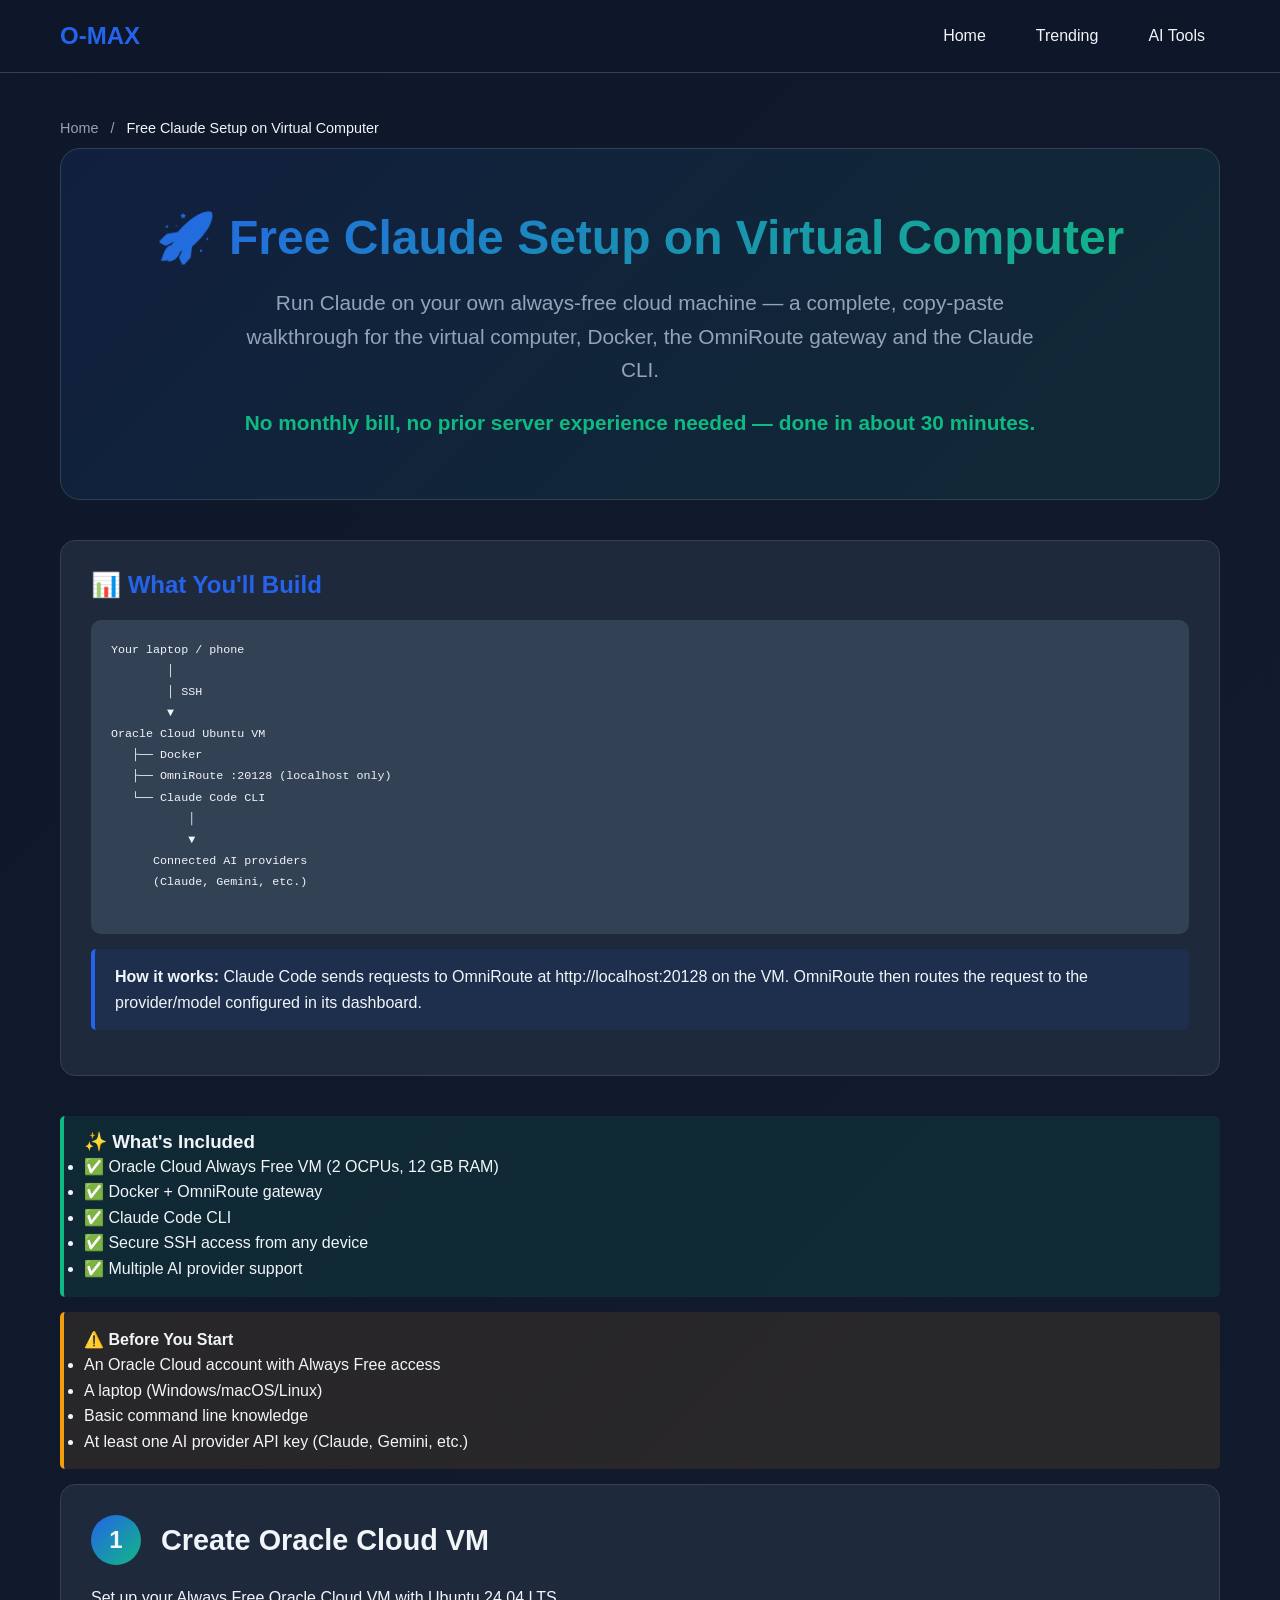
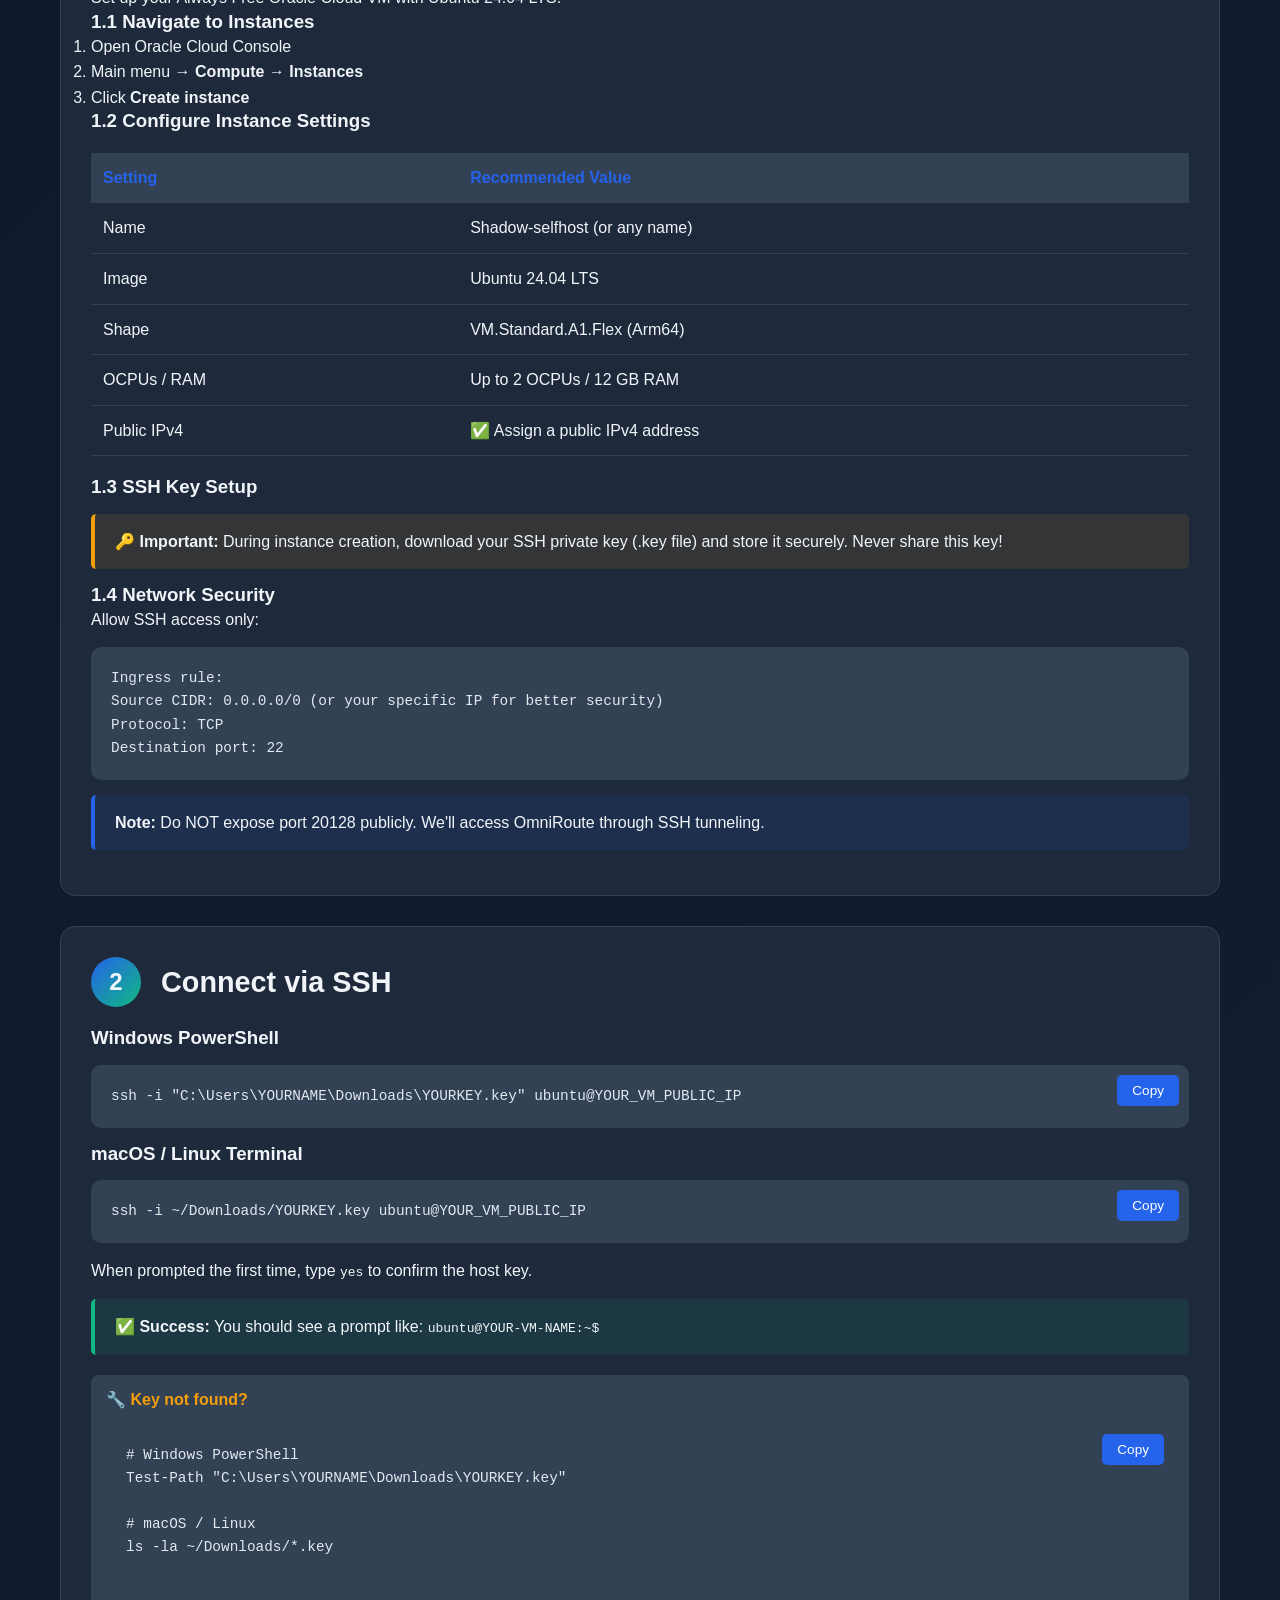
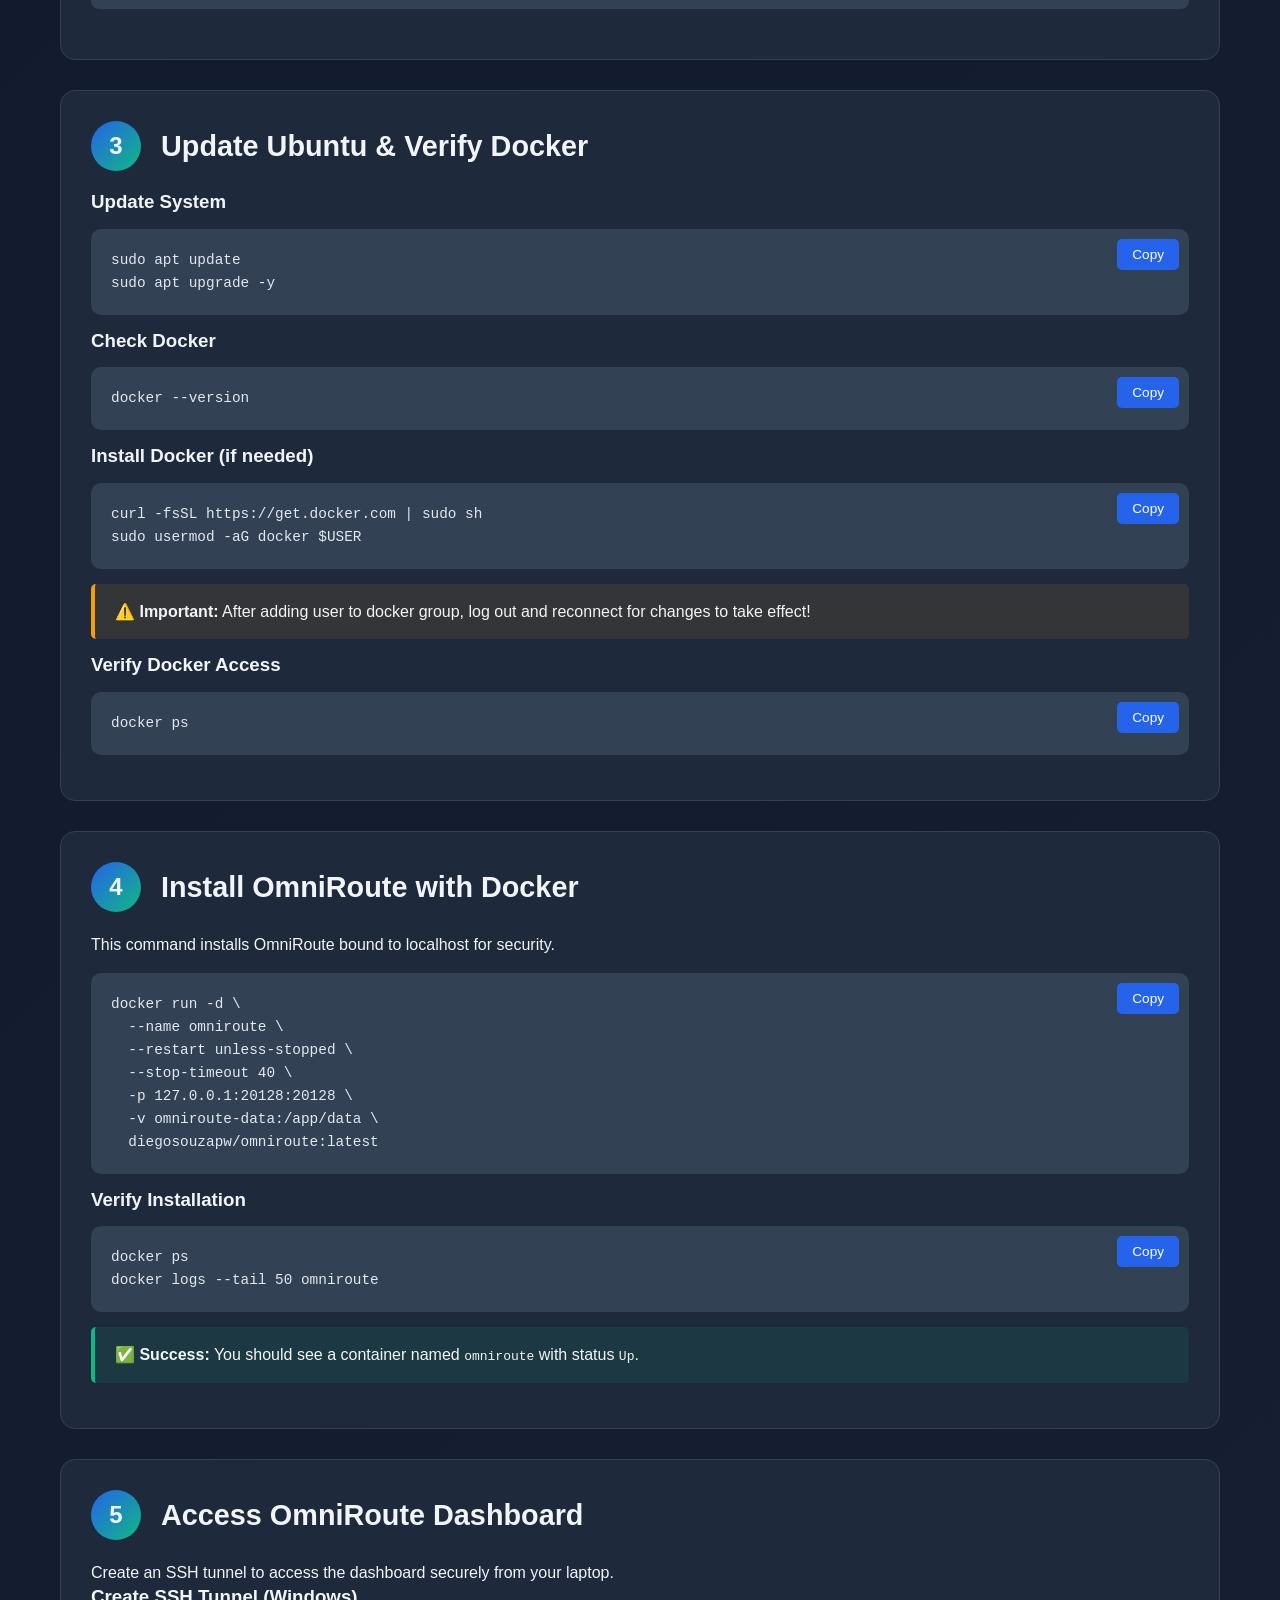
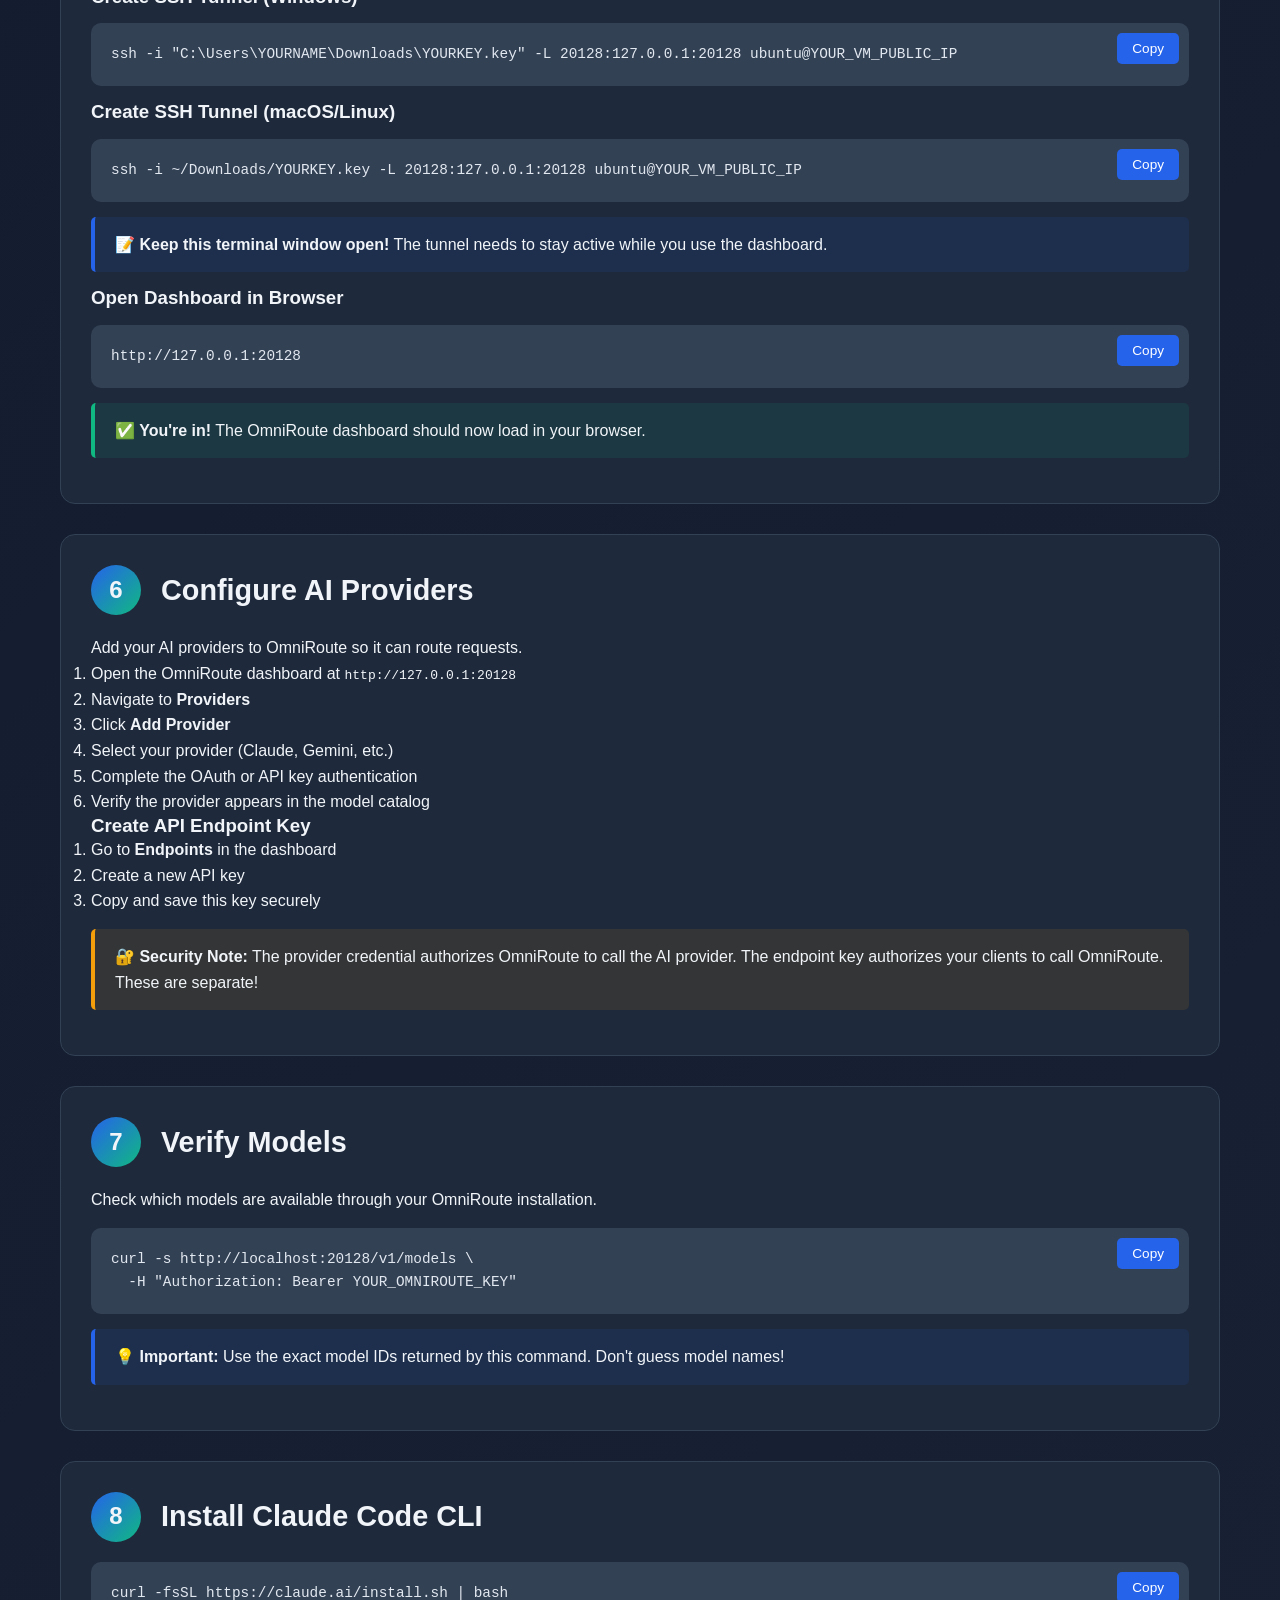
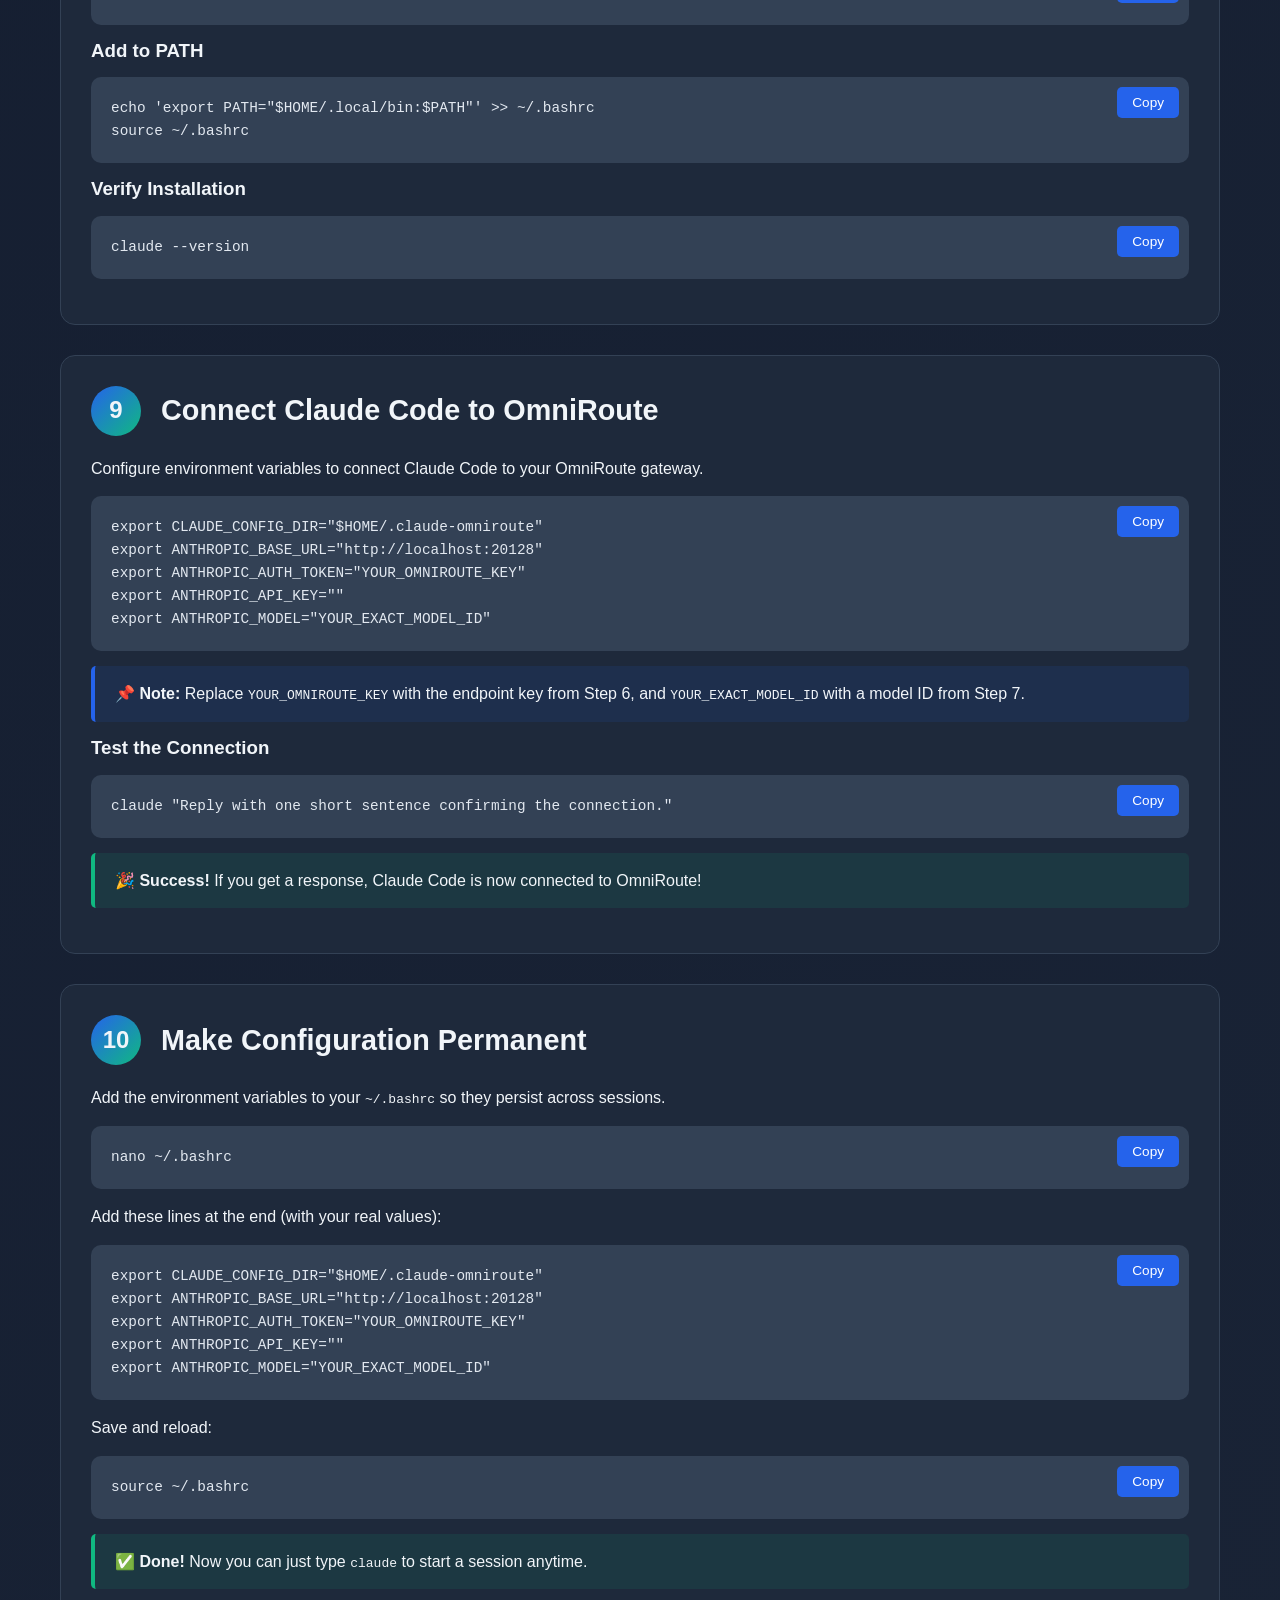
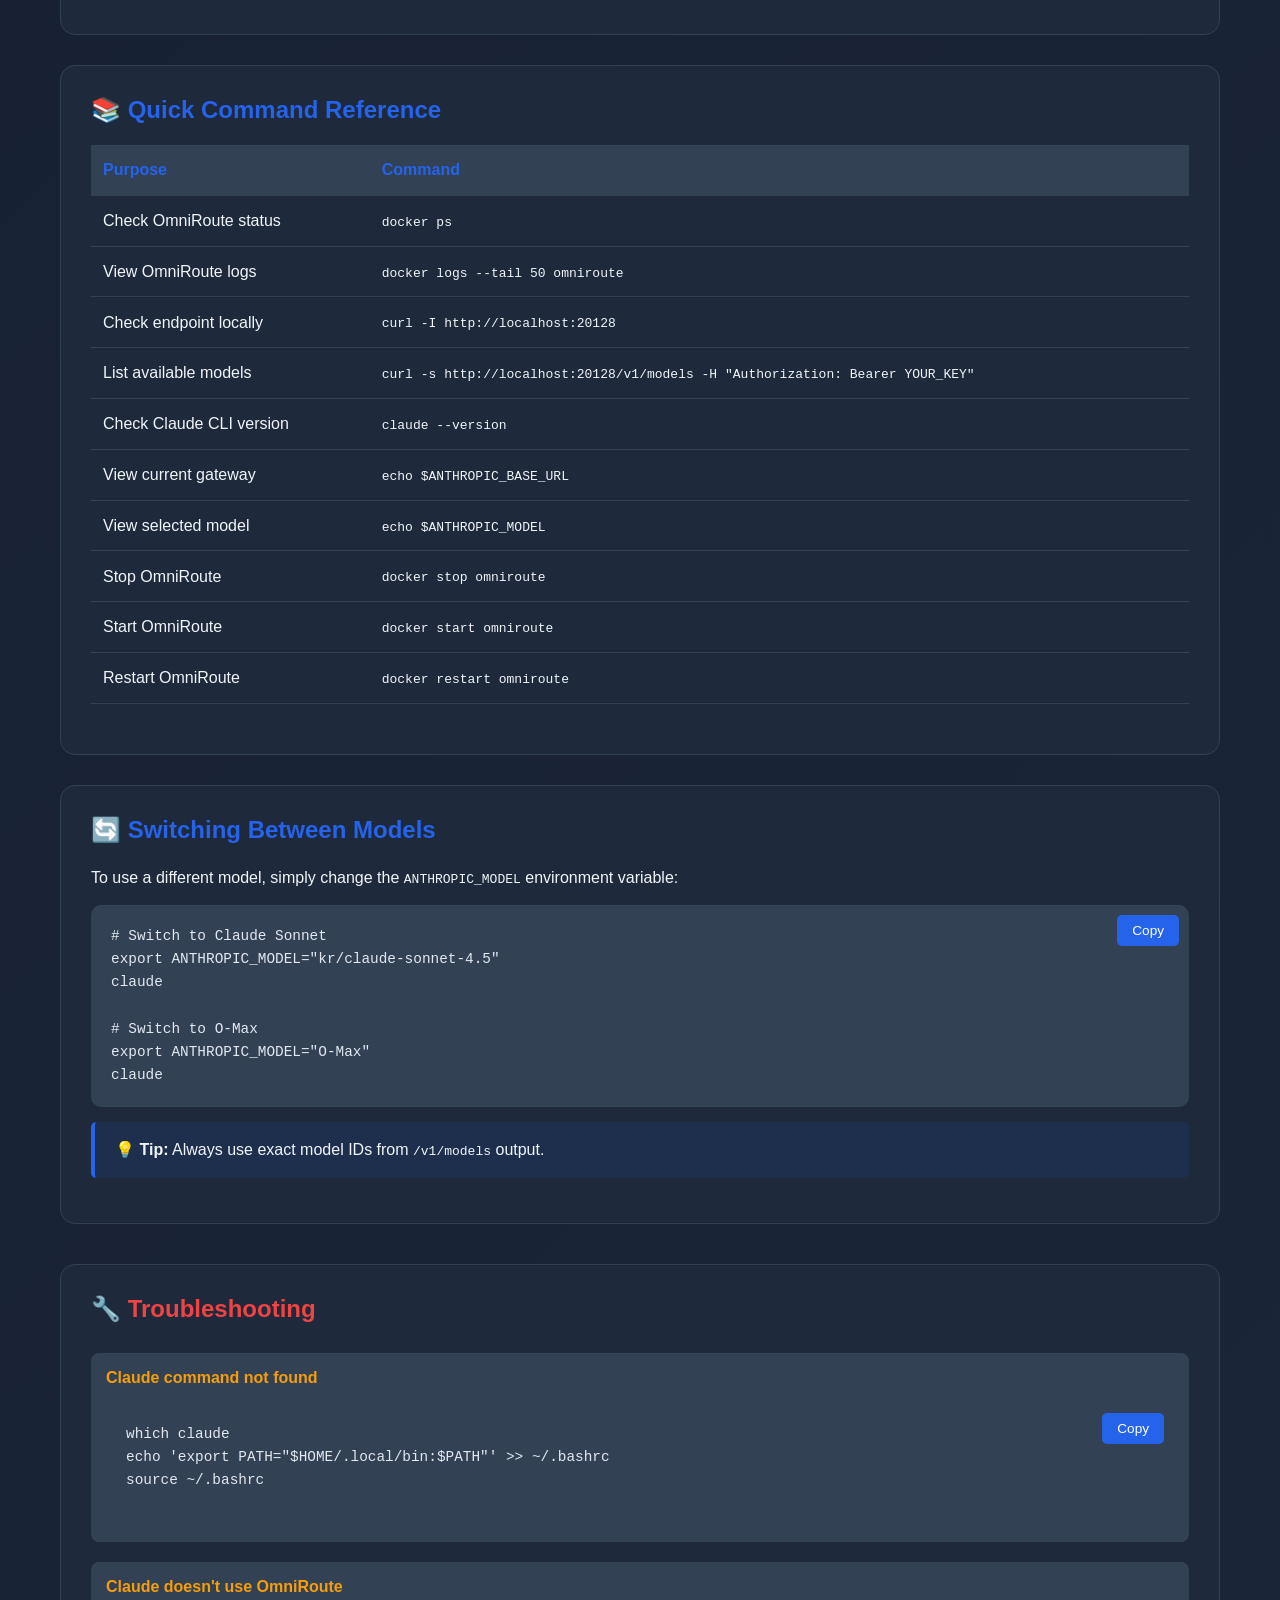
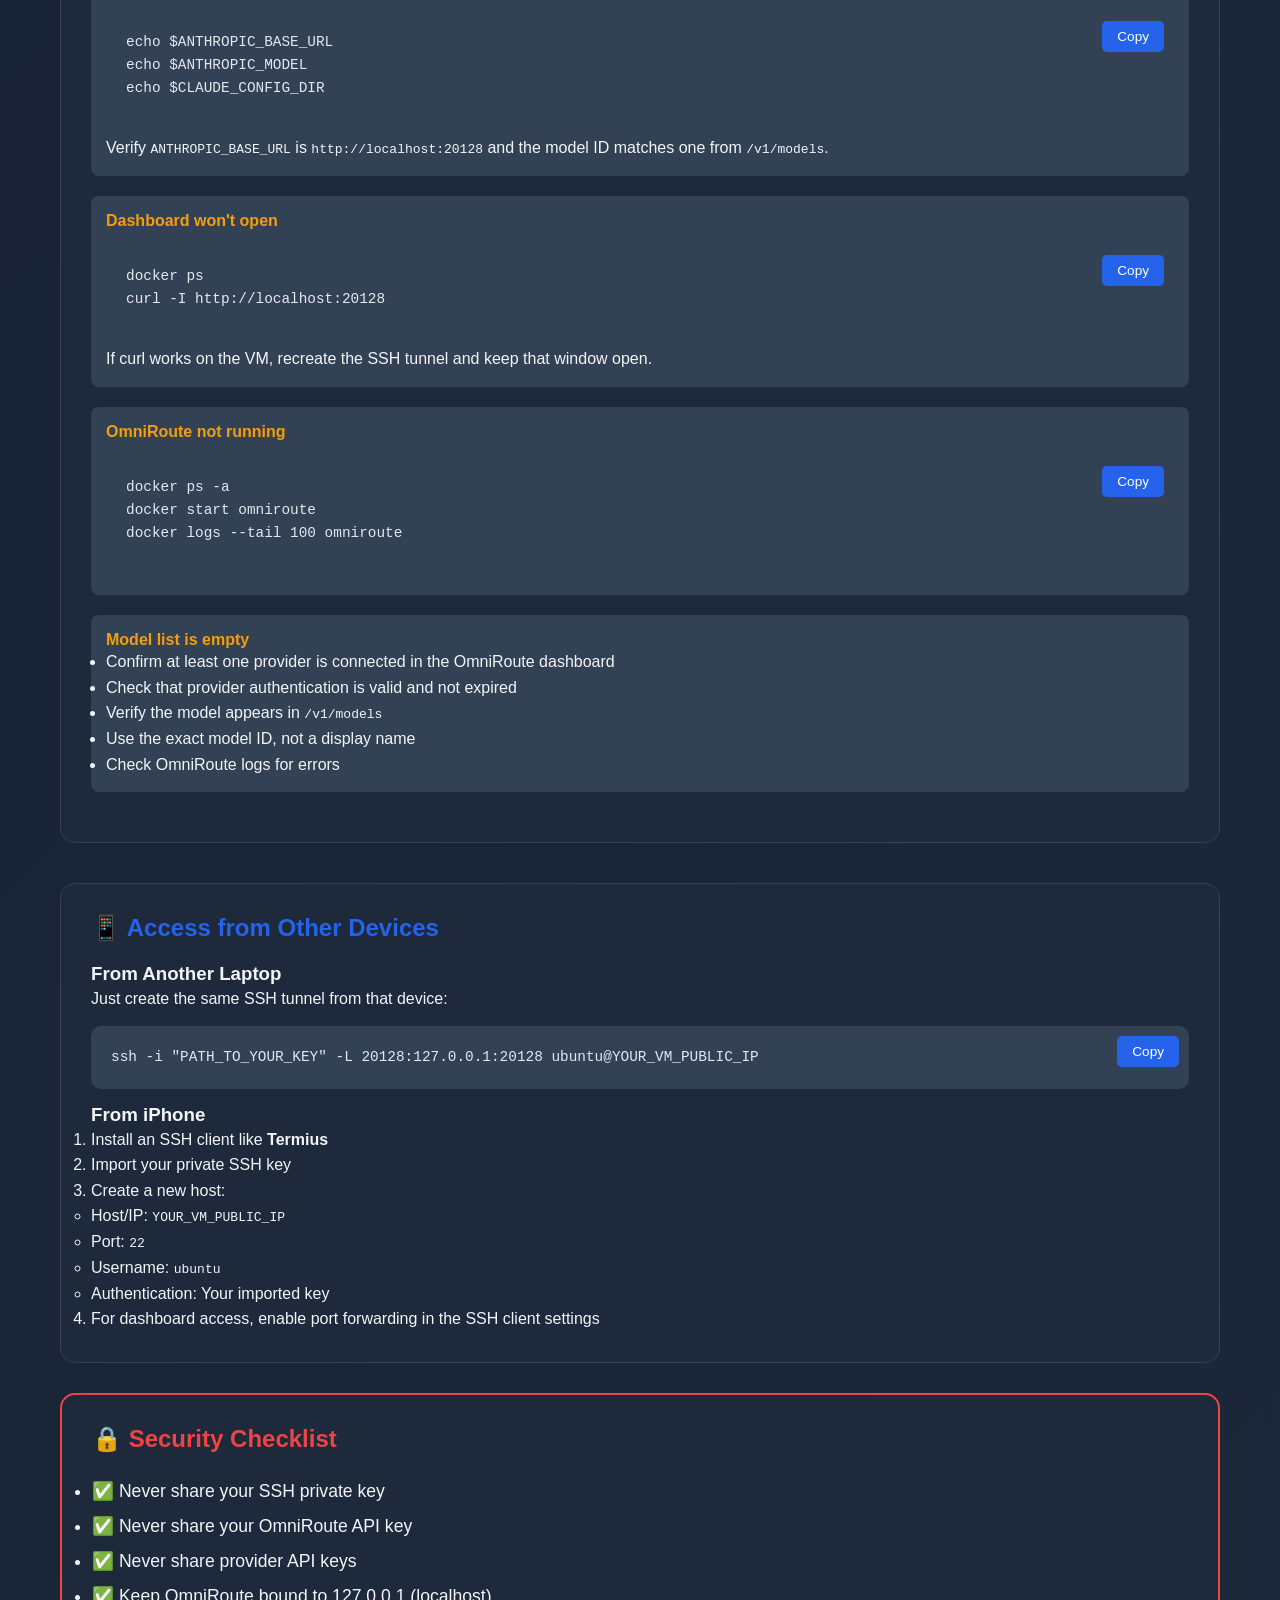
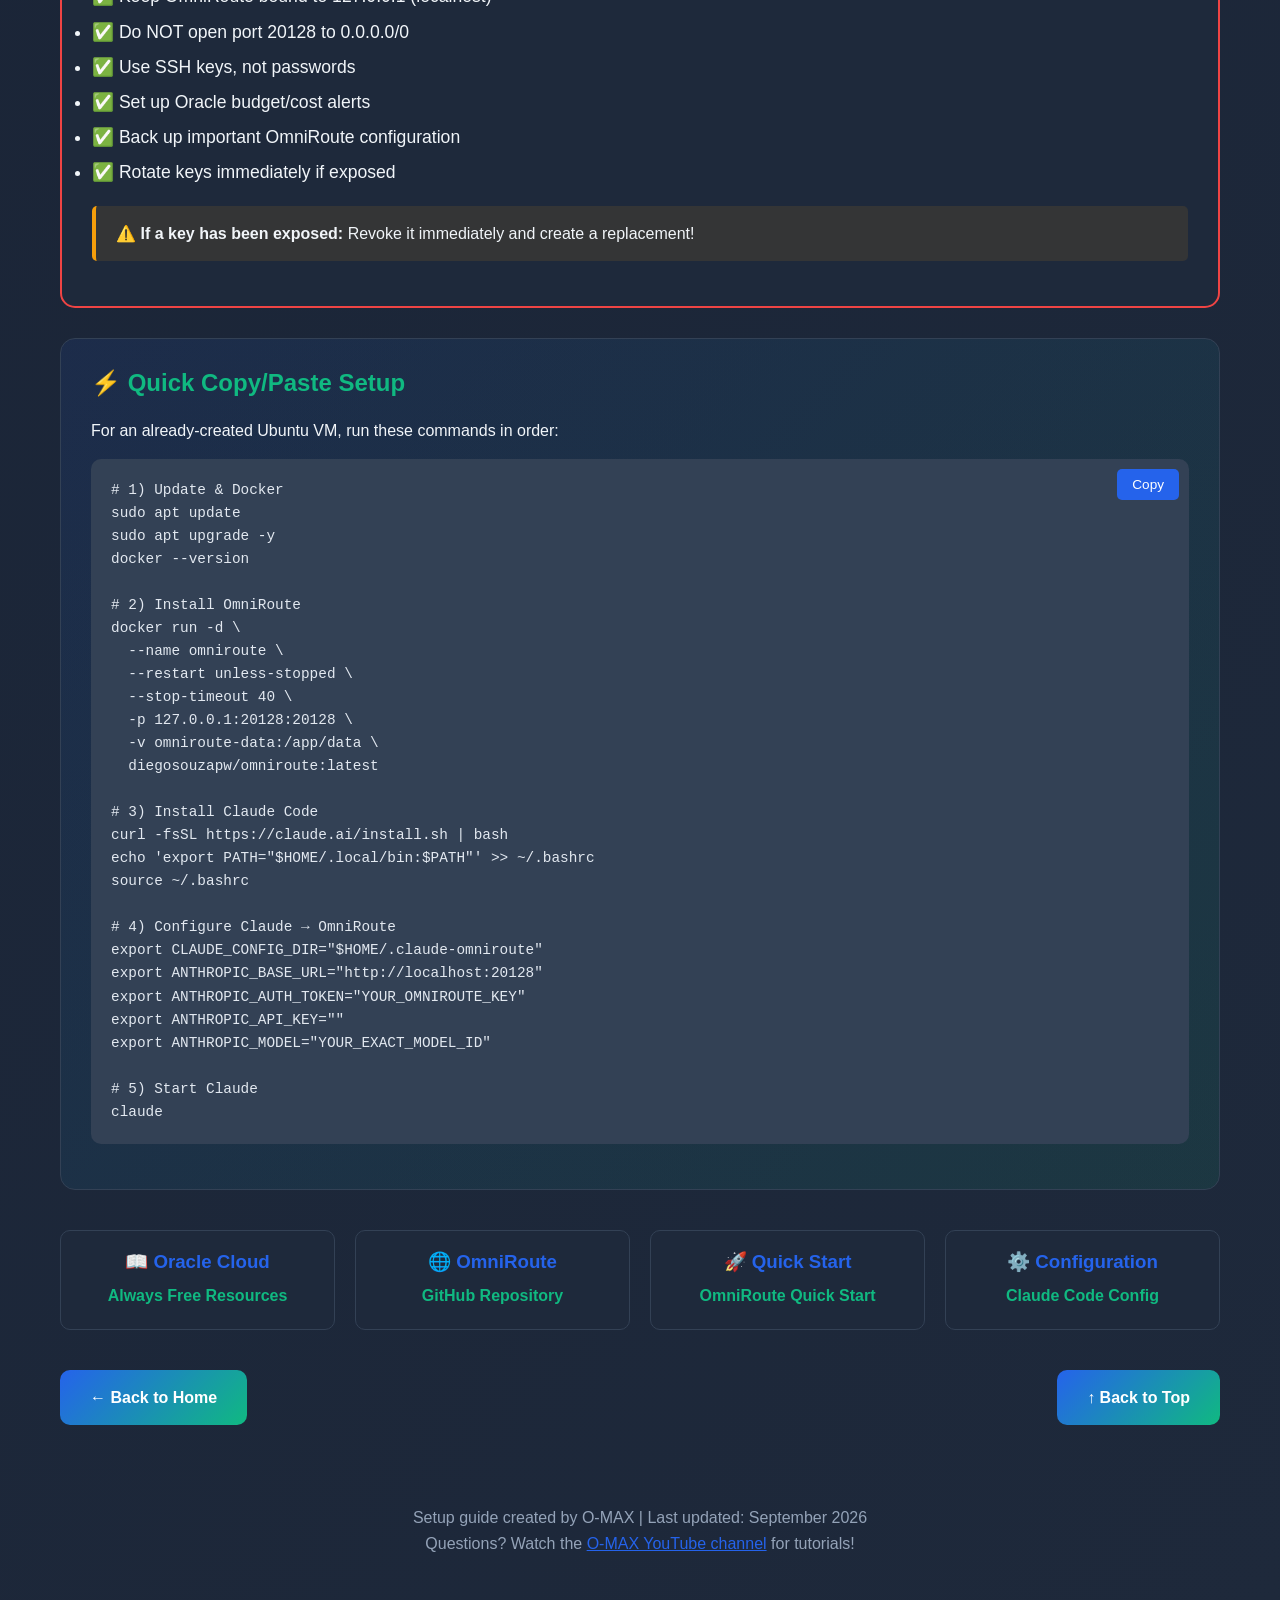
==== commit e0b17688: "Rename setup guide and feature it as a homepage spotlight Co-Authored-By: Claude Code <noreply@anthr" ====
--- a/setup-guide.html
+++ b/setup-guide.html
@@ -3,7 +3,8 @@
 <head>
     <meta charset="UTF-8">
     <meta name="viewport" content="width=device-width, initial-scale=1.0">
-    <title>Oracle VM + OmniRoute + Claude Setup Guide | O-MAX</title>
+    <title>Free Claude Setup on Virtual Computer | O-MAX</title>
+    <meta name="description" content="Free step-by-step guide to run Claude on your own always-free cloud virtual computer using Docker and the OmniRoute gateway.">
     <link rel="stylesheet" href="styles.css">
     <style>
         :root {
@@ -325,16 +326,22 @@
             <div style="display: flex; gap: 20px;">
                 <a href="index.html" style="color: var(--text-primary); text-decoration: none; padding: 8px 15px; border-radius: 5px; transition: background 0.3s;">Home</a>
                 <a href="trending.html" style="color: var(--text-primary); text-decoration: none; padding: 8px 15px; border-radius: 5px; transition: background 0.3s;">Trending</a>
-                <a href="setup-guide.html" style="color: var(--text-primary); text-decoration: none; padding: 8px 15px; border-radius: 5px; background: var(--primary-color);">Setup Guide</a>
+                <a href="prompt-engineer.html" style="color: var(--text-primary); text-decoration: none; padding: 8px 15px; border-radius: 5px; transition: background 0.3s;">AI Tools</a>
             </div>
         </div>
     </nav>
 
     <div class="setup-container">
+        <nav aria-label="Breadcrumb" style="margin: 24px 0 8px; font-size: 0.9em; color: var(--text-secondary);">
+            <a href="index.html" style="color: var(--text-secondary); text-decoration: none;">Home</a>
+            <span style="margin: 0 8px;">/</span>
+            <span style="color: var(--text-primary);">Free Claude Setup on Virtual Computer</span>
+        </nav>
+
         <div class="hero-section">
-            <h1>🚀 Oracle VM + OmniRoute + Claude Setup</h1>
-            <p>Complete step-by-step guide to set up your own AI gateway on Oracle Cloud's Always Free tier</p>
-            <p style="margin-top: 20px; color: var(--success-color); font-weight: bold;">Build a reusable Ubuntu AI gateway in under 30 minutes!</p>
+            <h1>🚀 Free Claude Setup on Virtual Computer</h1>
+            <p>Run Claude on your own always-free cloud machine — a complete, copy-paste walkthrough for the virtual computer, Docker, the OmniRoute gateway and the Claude CLI.</p>
+            <p style="margin-top: 20px; color: var(--success-color); font-weight: bold;">No monthly bill, no prior server experience needed — done in about 30 minutes.</p>
         </div>
 
         <div class="architecture-diagram">
--- a/styles.css
+++ b/styles.css
@@ -1142,4 +1142,185 @@
 ::selection {
     background: var(--primary);
     color: white;
+}
+
+/* ===================================
+   Featured Guide Spotlight
+   =================================== */
+.guide-spotlight {
+    padding: 40px 0 var(--section-padding);
+}
+
+.spotlight-card {
+    position: relative;
+    display: grid;
+    grid-template-columns: 1.05fr 0.95fr;
+    gap: 48px;
+    align-items: center;
+    padding: 56px;
+    border-radius: 28px;
+    background: linear-gradient(135deg, var(--bg-secondary) 0%, var(--bg-tertiary) 100%);
+    border: 1px solid rgba(99, 102, 241, 0.25);
+    overflow: hidden;
+}
+
+.spotlight-glow {
+    position: absolute;
+    top: -140px;
+    right: -120px;
+    width: 420px;
+    height: 420px;
+    background: var(--gradient-primary);
+    filter: blur(120px);
+    opacity: 0.22;
+    pointer-events: none;
+}
+
+.spotlight-body {
+    position: relative;
+    z-index: 1;
+}
+
+.spotlight-badge {
+    display: inline-flex;
+    align-items: center;
+    gap: 8px;
+    padding: 6px 14px;
+    margin-bottom: 20px;
+    border-radius: 999px;
+    background: rgba(99, 102, 241, 0.12);
+    border: 1px solid rgba(99, 102, 241, 0.3);
+    font-size: 13px;
+    font-weight: 600;
+    letter-spacing: 0.02em;
+    color: var(--primary-light);
+}
+
+.spotlight-title {
+    font-size: 40px;
+    margin-bottom: 16px;
+}
+
+.spotlight-description {
+    color: var(--text-secondary);
+    font-size: 17px;
+    margin-bottom: 24px;
+    max-width: 56ch;
+}
+
+.spotlight-points {
+    list-style: none;
+    margin-bottom: 32px;
+}
+
+.spotlight-points li {
+    position: relative;
+    padding-left: 30px;
+    margin-bottom: 12px;
+    color: var(--text-secondary);
+}
+
+.spotlight-points li::before {
+    content: '✓';
+    position: absolute;
+    left: 0;
+    top: 0;
+    width: 20px;
+    height: 20px;
+    display: flex;
+    align-items: center;
+    justify-content: center;
+    border-radius: 50%;
+    background: rgba(16, 185, 129, 0.15);
+    color: var(--success);
+    font-size: 12px;
+    font-weight: 700;
+}
+
+.spotlight-actions {
+    display: flex;
+    align-items: center;
+    gap: 20px;
+    flex-wrap: wrap;
+}
+
+.spotlight-meta {
+    font-size: 14px;
+    color: var(--text-muted);
+}
+
+/* Terminal mock */
+.spotlight-visual {
+    position: relative;
+    z-index: 1;
+}
+
+.terminal-mock {
+    border-radius: 14px;
+    overflow: hidden;
+    background: #06060a;
+    border: 1px solid rgba(255, 255, 255, 0.08);
+    box-shadow: var(--shadow-lg);
+}
+
+.terminal-bar {
+    display: flex;
+    align-items: center;
+    gap: 8px;
+    padding: 12px 16px;
+    background: var(--surface);
+    border-bottom: 1px solid rgba(255, 255, 255, 0.06);
+}
+
+.terminal-dot {
+    width: 11px;
+    height: 11px;
+    border-radius: 50%;
+    display: inline-block;
+}
+
+.dot-red { background: #ff5f57; }
+.dot-yellow { background: #febc2e; }
+.dot-green { background: #28c840; }
+
+.terminal-title {
+    margin-left: 8px;
+    font-size: 12px;
+    color: var(--text-muted);
+    font-family: 'Consolas', 'Monaco', monospace;
+}
+
+.terminal-body {
+    margin: 0;
+    padding: 20px;
+    font-family: 'Consolas', 'Monaco', monospace;
+    font-size: 13px;
+    line-height: 1.9;
+    color: var(--text-secondary);
+    white-space: pre-wrap;
+    word-break: break-word;
+}
+
+.term-prompt { color: var(--primary-light); }
+.term-ok { color: var(--success); }
+
+.term-cursor {
+    color: var(--primary-light);
+    animation: termBlink 1.1s steps(1) infinite;
+}
+
+@keyframes termBlink {
+    50% { opacity: 0; }
+}
+
+@media (max-width: 968px) {
+    .spotlight-card {
+        grid-template-columns: 1fr;
+        gap: 36px;
+        padding: 36px 28px;
+    }
+
+    .spotlight-title {
+        font-size: 30px;
+    }
 }
